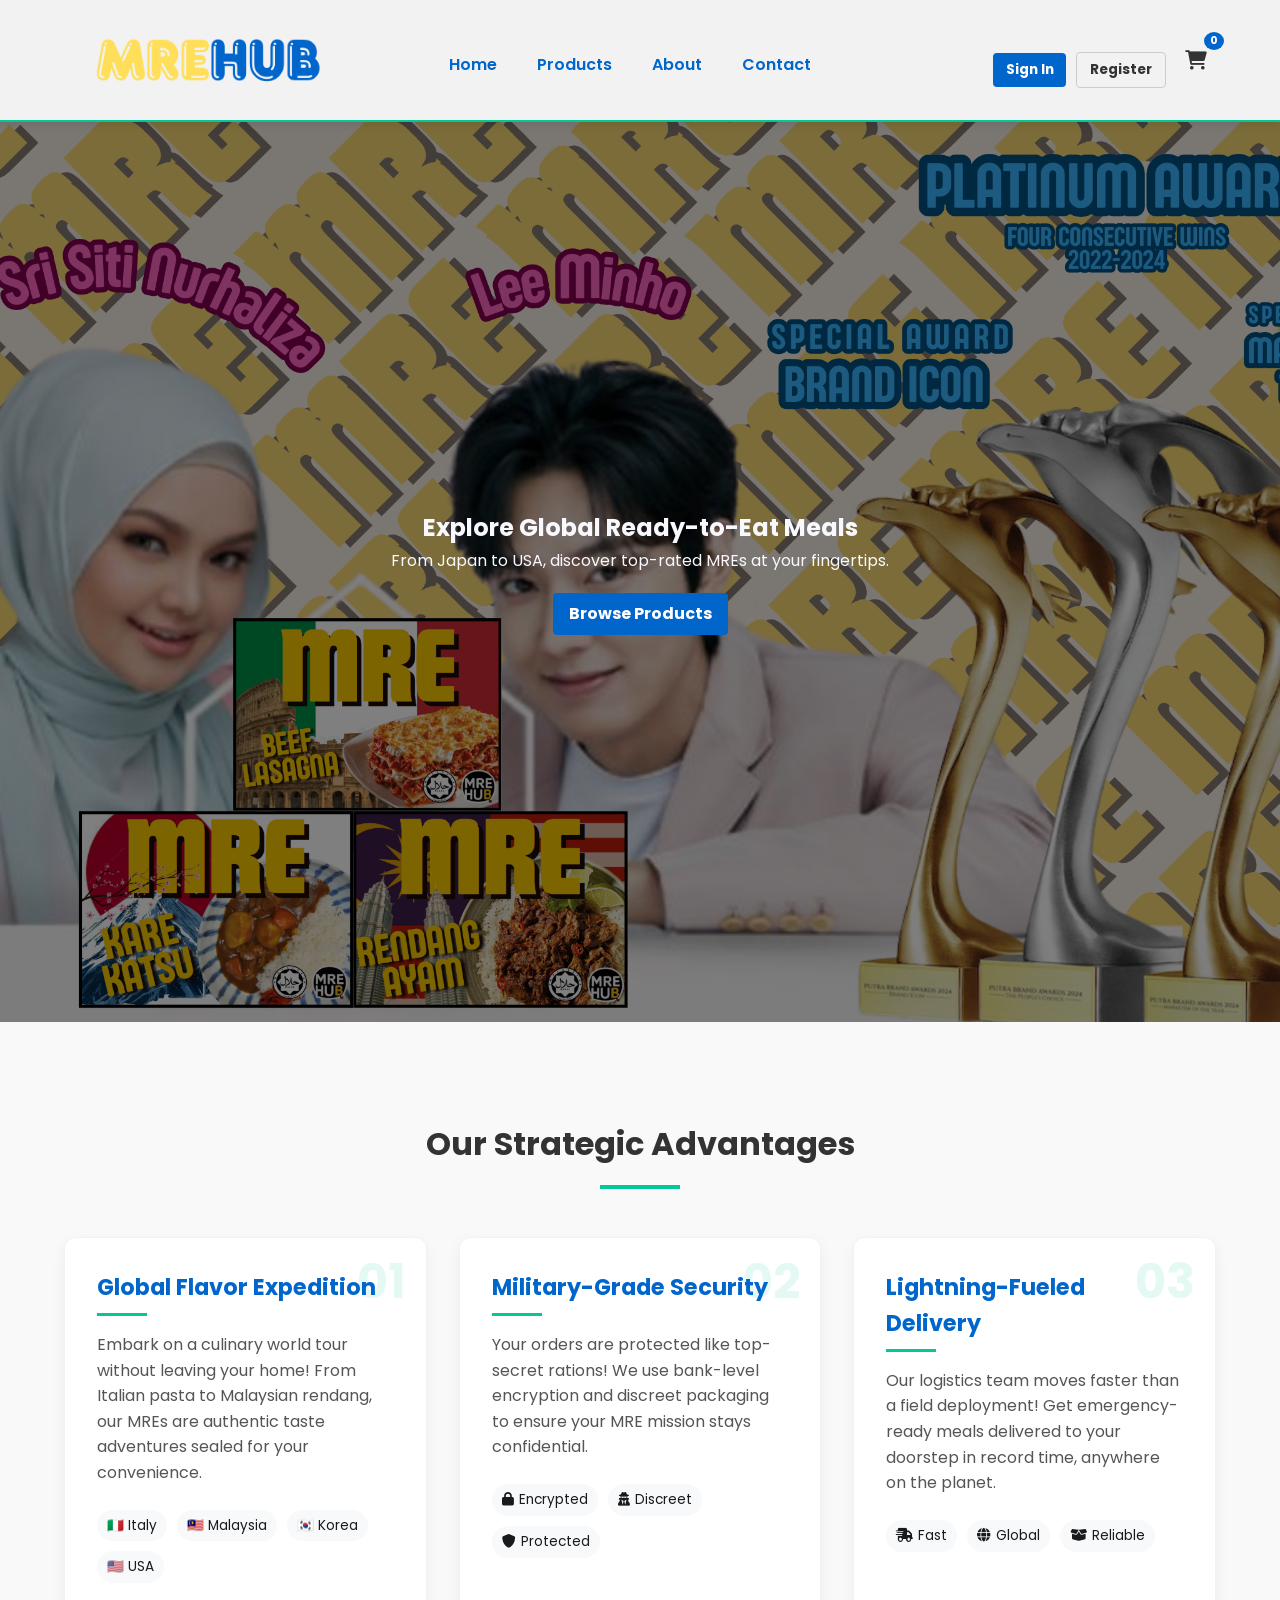
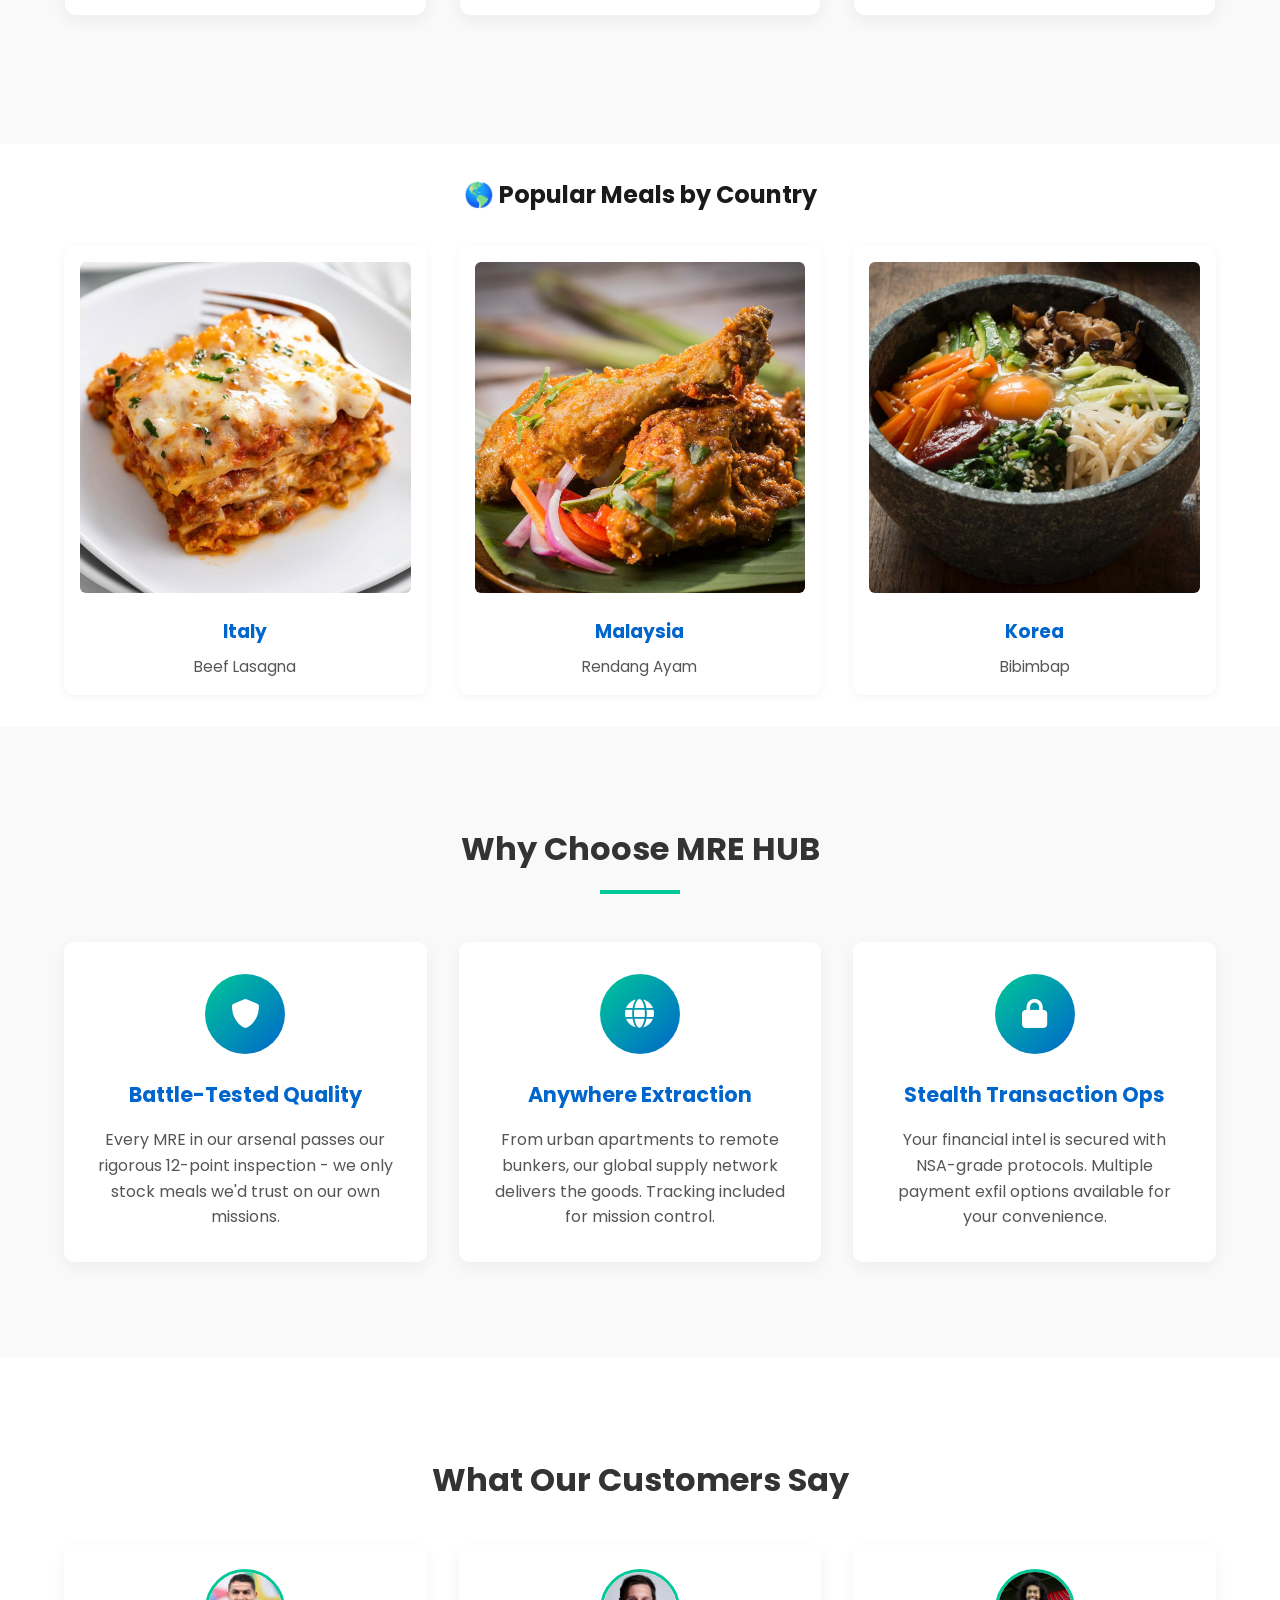
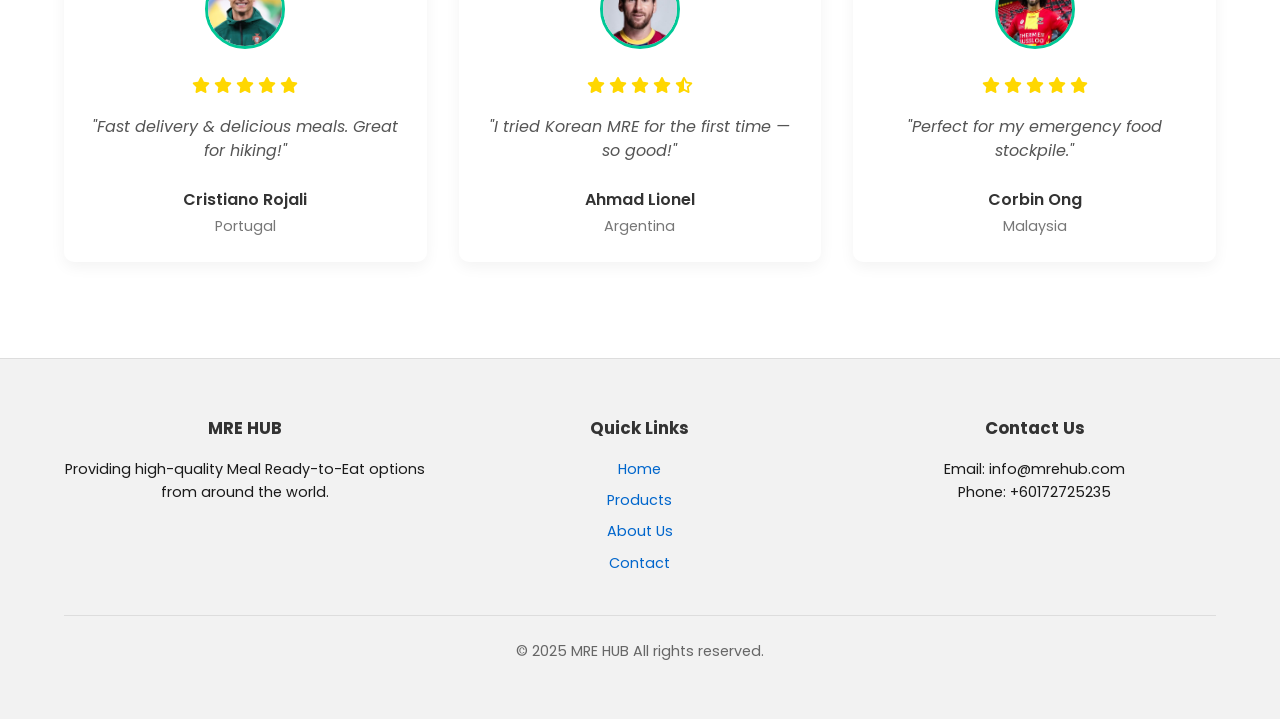
==== index.html @ 96886c37 "Move files to root for deployment" ====
<!DOCTYPE html>
<html lang="en">
<head>
  <meta charset="UTF-8" />
  <meta name="viewport" content="width=device-width, initial-scale=1.0" />
  <title>MRE HUB | Home</title>
  <link rel="stylesheet" href="css/style.css" />
  <link href="https://fonts.googleapis.com/css2?family=Poppins:wght@400;600&display=swap" rel="stylesheet">
  <link rel="stylesheet" href="https://cdnjs.cloudflare.com/ajax/libs/font-awesome/6.0.0/css/all.min.css" />
</head>
<body>
<header>
  <div class="container header-container">
    <a href="index.html" class="logo-link">
      <img src="images/MRE HUB Logo (1).png" alt="MRE HUB" class="header-logo">
    </a>
    
    <nav class="header-nav">
      <a href="index.html">Home</a>
      <a href="products.html">Products</a>
      <a href="about.html">About</a>
      <a href="contact.html">Contact</a>
    </nav>

    <div class="auth-links">
      <a href="signin.html" class="button small">Sign In</a>
      <a href="register.html" class="button small outline">Register</a>
      <a href="cart.html" class="cart-icon">
        <i class="fas fa-shopping-cart"></i>
        <span class="cart-count">0</span>
      </a>
    </div>
  </div>
</header>


  <section class="hero-bg">
    <div class="container">
      <h2>Explore Global Ready-to-Eat Meals</h2>
      <p>From Japan to USA, discover top-rated MREs at your fingertips.</p>
      <a href="products.html" class="button">Browse Products</a>
    </div>
  </section>

<section class="features">
  <div class="container">
    <h2 class="section-title">Our Strategic Advantages</h2>
    <div class="animated-features">
      <div class="feature-box scroll-reveal">
        <div class="feature-number">01</div>
        <h3>Global Flavor Expedition</h3>
        <p>Embark on a culinary world tour without leaving your home! From Italian pasta to Malaysian rendang, our MREs are authentic taste adventures sealed for your convenience.</p>
        <div class="feature-countries">
          <span>🇮🇹 Italy</span>
          <span>🇲🇾 Malaysia</span>
          <span>🇰🇷 Korea</span>
          <span>🇺🇸 USA</span>
        </div>
      </div>
      
      <div class="feature-box scroll-reveal">
        <div class="feature-number">02</div>
        <h3>Military-Grade Security</h3>
        <p>Your orders are protected like top-secret rations! We use bank-level encryption and discreet packaging to ensure your MRE mission stays confidential.</p>
        <div class="feature-security">
          <span><i class="fas fa-lock"></i> Encrypted</span>
          <span><i class="fas fa-user-secret"></i> Discreet</span>
          <span><i class="fas fa-shield-alt"></i> Protected</span>
        </div>
      </div>
      
      <div class="feature-box scroll-reveal">
        <div class="feature-number">03</div>
        <h3>Lightning-Fueled Delivery</h3>
        <p>Our logistics team moves faster than a field deployment! Get emergency-ready meals delivered to your doorstep in record time, anywhere on the planet.</p>
        <div class="feature-delivery">
          <span><i class="fas fa-shipping-fast"></i> Fast</span>
          <span><i class="fas fa-globe"></i> Global</span>
          <span><i class="fas fa-box-open"></i> Reliable</span>
        </div>
      </div>
    </div>
  </div>
</section>

  <section class="container">
    <h2 style="text-align:center; margin-bottom: 2rem;">🌎 Popular Meals by Country</h2>
    <div class="product-grid">
      <div class="product-card scroll-reveal">
        <img src="images/mre-italy.jpg" alt="Italy MRE">
        <h3>Italy</h3>
        <p>Beef Lasagna</p>
      </div>
      <div class="product-card scroll-reveal">
        <img src="images/mre-malaysia.jpg" alt="Malaysia MRE">
        <h3>Malaysia</h3>
        <p>Rendang Ayam</p>
      </div>
      <div class="product-card scroll-reveal">
        <img src="images/mre-korea.jpg" alt="Korea MRE">
        <h3>Korea</h3>
        <p>Bibimbap</p>
      </div>
    </div>
  </section>

<section class="advantages">
  <div class="container">
    <h2 class="section-title">Why Choose MRE HUB </h2>
    <div class="advantages-grid">
      <div class="advantage-card scroll-reveal">
        <div class="advantage-icon">
          <i class="fas fa-shield-alt"></i>
        </div>
        <h3>Battle-Tested Quality</h3>
        <p>Every MRE in our arsenal passes our rigorous 12-point inspection - we only stock meals we'd trust on our own missions.</p>
      </div>
      
      <div class="advantage-card scroll-reveal">
        <div class="advantage-icon">
          <i class="fas fa-globe"></i>
        </div>
        <h3>Anywhere Extraction</h3>
        <p>From urban apartments to remote bunkers, our global supply network delivers the goods. Tracking included for mission control.</p>
      </div>
      
      <div class="advantage-card scroll-reveal">
        <div class="advantage-icon">
          <i class="fas fa-lock"></i>
        </div>
        <h3>Stealth Transaction Ops</h3>
        <p>Your financial intel is secured with NSA-grade protocols. Multiple payment exfil options available for your convenience.</p>
      </div>
    </div>
  </div>
</section>

<section class="container testimonials">
  <h2>What Our Customers Say</h2>
  <div class="testimonial-grid">
    <div class="testimonial-card scroll-reveal">
      <img src="images/customer1.jpg" alt="Cristiano" class="customer-avatar">
      <div class="testimonial-content">
        <div class="rating">
          <i class="fas fa-star"></i>
          <i class="fas fa-star"></i>
          <i class="fas fa-star"></i>
          <i class="fas fa-star"></i>
          <i class="fas fa-star"></i>
        </div>
        <p class="testimonial-text">"Fast delivery & delicious meals. Great for hiking!"</p>
        <div class="customer-info">
          <p class="customer-name">Cristiano Rojali</p>
          <p class="customer-location">Portugal</p>
        </div>
      </div>
    </div>
    
    <div class="testimonial-card scroll-reveal">
      <img src="images/customer2.jpg" alt="Ahmad" class="customer-avatar">
      <div class="testimonial-content">
        <div class="rating">
          <i class="fas fa-star"></i>
          <i class="fas fa-star"></i>
          <i class="fas fa-star"></i>
          <i class="fas fa-star"></i>
          <i class="fas fa-star-half-alt"></i>
        </div>
        <p class="testimonial-text">"I tried Korean MRE for the first time — so good!"</p>
        <div class="customer-info">
          <p class="customer-name">Ahmad Lionel</p>
          <p class="customer-location">Argentina</p>
        </div>
      </div>
    </div>
    
    <div class="testimonial-card scroll-reveal">
      <img src="images/customer3.jpg" alt="Corbin" class="customer-avatar">
      <div class="testimonial-content">
        <div class="rating">
          <i class="fas fa-star"></i>
          <i class="fas fa-star"></i>
          <i class="fas fa-star"></i>
          <i class="fas fa-star"></i>
          <i class="fas fa-star"></i>
        </div>
        <p class="testimonial-text">"Perfect for my emergency food stockpile."</p>
        <div class="customer-info">
          <p class="customer-name">Corbin Ong</p>
          <p class="customer-location">Malaysia</p>
        </div>
      </div>
    </div>
  </div>
</section>


  <footer>
    <div class="container">
      <div class="footer-content">
        <div class="footer-section">
          <h3>MRE HUB</h3>
          <p>Providing high-quality Meal Ready-to-Eat options from around the world.</p>
        </div>
        <div class="footer-section">
          <h3>Quick Links</h3>
          <ul>
            <li><a href="index.html">Home</a></li>
            <li><a href="products.html">Products</a></li>
            <li><a href="about.html">About Us</a></li>
            <li><a href="contact.html">Contact</a></li>
          </ul>
        </div>
        <div class="footer-section">
          <h3>Contact Us</h3>
          <p>Email: info@mrehub.com</p>
          <p>Phone: +60172725235</p>
        </div>
      </div>
      <p class="copyright">&copy; 2025 MRE HUB All rights reserved.</p>
    </div>
  </footer>

  <!-- Back to Top Button -->
  <a href="#" class="back-to-top"><i class="fas fa-arrow-up"></i></a>

  <script>
    // Show scroll to top button
    const topBtn = document.querySelector('.back-to-top');
    window.onscroll = function () {
      topBtn.style.display = window.scrollY > 200 ? 'block' : 'none';
    };

    // Smooth scroll to top
    topBtn.addEventListener('click', (e) => {
      e.preventDefault();
      window.scrollTo({
        top: 0,
        behavior: 'smooth'
      });
    });

  // Update cart count from localStorage
  function updateCartCount() {
    const cart = JSON.parse(localStorage.getItem('cart')) || [];
    const totalItems = cart.reduce((sum, item) => sum + item.quantity, 0);
    const cartCount = document.querySelector('.cart-count');
    if (cartCount) cartCount.textContent = totalItems;
  }

  // Add to cart event
  document.querySelectorAll('.add-to-cart').forEach(button => {
    button.addEventListener('click', () => {
      const productName = button.getAttribute('data-name');
      const productPrice = parseFloat(button.getAttribute('data-price')); 
      const productCard = button.closest('.product-card');
      const productImage = productCard.querySelector('img').getAttribute('src');
      const productDesc = productCard.querySelector('p').textContent;

      let cart = JSON.parse(localStorage.getItem('cart')) || [];

      const existingProduct = cart.find(item => item.name === productName);
      if (existingProduct) {
        existingProduct.quantity += 1;
      } else {
        cart.push({
          name: productName,
          image: productImage,
          description: productDesc,
          price: productPrice, 
          quantity: 1
        });
      }

      localStorage.setItem('cart', JSON.stringify(cart));
      updateCartCount();
      alert(`${productName} added to cart!`);
    });
  });

  updateCartCount();
  </script><script src="js/auth.js"></script>
</body>
</html>
---- css/style.css ----
/* Import Google Font */
@import url('https://fonts.googleapis.com/css2?family=Poppins:wght@400;600&display=swap');

/* Reset + Base */
* {
  margin: 0;
  padding: 0;
  box-sizing: border-box;
}
body {
  background-color: #ffffff;
  color: #1a1a1a;
  font-family: 'Poppins', sans-serif;
  line-height: 1.6;
}
a {
  color: #0066cc;
  text-decoration: none;
  transition: color 0.3s ease;
}

/* Container */
.container {
  width: 90%;
  max-width: 1200px;
  margin: auto;
  padding: 2rem 0;
}

/* Header */
header {
  background-color: #f2f2f2;
  border-bottom: 2px solid #00c896;
}
header h1 {
  color: #fbc80b;
  font-size: 2rem;
}
header h1 span {
  color: #707070;
}
header nav {
  margin-top: 10px;
}
header nav a {
  margin-right: 20px;
  font-weight: 600;
}
header nav a:hover {
  color: #00c896;
}

/* Hero Section */
.hero {
  background: linear-gradient(145deg, #ffffff, #f9f9f9);
  padding: 4rem 0;
  text-align: center;
  animation: fadeIn 1s ease-in-out;
}
.hero h2 {
  font-size: 2.5rem;
  margin-bottom: 1rem;
}
.hero p {
  font-size: 1.2rem;
  margin-bottom: 2rem;
}
.button {
  display: inline-block;
  padding: 12px 24px;
  background-color: #0066cc;
  color: #ffffff;
  border-radius: 5px;
  margin-top: 20px;
  font-weight: bold;
  transition: background 0.3s ease, transform 0.2s ease;
}
.button:hover {
  background-color: #004c99;
  transform: scale(1.05);
}

/* Features Section */
.features {
  background-color: #f9f9f9;
  padding: 4rem 0;
}
.feature-box {
  margin-bottom: 2rem;
}
.feature-box h3 {
  font-size: 1.5rem;
  color: #0066cc;
}
.feature-box p {
  color: #444;
}

/* Animated Features */
.animated-features {
  display: grid;
  grid-template-columns: repeat(auto-fit, minmax(300px, 1fr));
  gap: 2rem;
  margin-top: 3rem;
}

.feature-box {
  background: white;
  border-radius: 12px;
  padding: 2rem;
  box-shadow: 0 5px 15px rgba(0,0,0,0.05);
  transition: all 0.3s ease;
  position: relative;
  overflow: hidden;
  border: 1px solid rgba(0,0,0,0.05);
}

.feature-box:hover {
  transform: translateY(-10px);
  box-shadow: 0 15px 30px rgba(0, 102, 204, 0.15);
  border-color: rgba(0, 200, 150, 0.2);
}

.feature-number {
  position: absolute;
  top: 20px;
  right: 20px;
  font-size: 3rem;
  font-weight: bold;
  color: rgba(0, 200, 150, 0.1);
  line-height: 1;
}

.feature-box h3 {
  font-size: 1.4rem;
  margin-bottom: 1rem;
  color: #0066cc;
  position: relative;
  padding-bottom: 10px;
}

.feature-box h3::after {
  content: '';
  position: absolute;
  bottom: 0;
  left: 0;
  width: 50px;
  height: 3px;
  background: #00c896;
}

.feature-box p {
  color: #555;
  margin-bottom: 1.5rem;
  line-height: 1.6;
}

.feature-countries,
.feature-security,
.feature-delivery {
  display: flex;
  flex-wrap: wrap;
  gap: 10px;
  margin-top: 1.5rem;
}

.feature-countries span,
.feature-security span,
.feature-delivery span {
  background: #f8f9fa;
  padding: 5px 10px;
  border-radius: 20px;
  font-size: 0.85rem;
  display: inline-flex;
  align-items: center;
  gap: 5px;
}

.feature-box:hover .feature-number {
  color: rgba(0, 200, 150, 0.2);
  transform: scale(1.1);
}

.feature-box:hover h3::after {
  width: 70px;
  transition: width 0.5s ease;
}



/* Product Grid */
.product-grid {
  display: grid;
  grid-template-columns: repeat(auto-fit, minmax(250px, 1fr));
  gap: 2rem;
}
.product-card {
  background-color: #ffffff;
  padding: 1rem;
  border-radius: 10px;
  box-shadow: 0 2px 8px rgba(0,0,0,0.05);
  text-align: center;
  transition: transform 0.3s ease, box-shadow 0.3s ease;
}
.product-card:hover {
  transform: translateY(-8px);
  box-shadow: 0 8px 20px rgba(0, 102, 204, 0.2);
}
.product-card img {
  width: 100%;
  height: auto;
  border-radius: 6px;
  transition: transform 0.3s ease;
}
.product-card img:hover {
  transform: scale(1.03);
}
.product-card h3 {
  margin: 1rem 0 0.5rem;
  color: #0066cc;
}
.product-card p {
  font-size: 0.95rem;
  color: #555;
}

/* Form Styling */
form {
  display: flex;
  flex-direction: column;
}
form input, form textarea {
  padding: 10px;
  margin: 10px 0;
  border: 1px solid #ccc;
  border-radius: 4px;
  font-family: inherit;
}
form button {
  width: fit-content;
  padding: 10px 20px;
  background-color: #00c896;
  border: none;
  border-radius: 4px;
  font-weight: bold;
  color: #fff;
  cursor: pointer;
  transition: background 0.3s ease, transform 0.2s ease;
}
form button:hover {
  background-color: #009f77;
  transform: scale(1.05);
}

/* Footer */
footer {
  background-color: #f2f2f2;
  text-align: center;
  padding: 1.5rem 0;
  font-size: 0.9rem;
  border-top: 1px solid #ddd;
}

/* Animations */
@keyframes fadeIn {
  0% {
    opacity: 0;
    transform: translateY(30px);
  }
  100% {
    opacity: 1;
    transform: translateY(0);
  }
}
/* Page Load Transition */
body {
  opacity: 0;
  animation: bodyFade 0.6s ease forwards;
}

@keyframes bodyFade {
  from {
    opacity: 0;
    transform: translateY(10px);
  }
  to {
    opacity: 1;
    transform: translateY(0);
  }
}
/* Back to Top Button */
.back-to-top {
  position: fixed;
  bottom: 30px;
  right: 30px;
  background-color: #0066cc;
  color: #fff;
  padding: 12px 16px;
  border-radius: 50%;
  text-decoration: none;
  font-weight: bold;
  font-size: 18px;
  box-shadow: 0 4px 10px rgba(0,0,0,0.15);
  transition: background 0.3s ease;
  display: none;
  z-index: 999;
}
.back-to-top:hover {
  background-color: #004c99;
}

/* Scroll Reveal Animation */
.scroll-reveal {
  opacity: 0;
  transform: translateY(30px);
  animation: slideUp 0.8s ease forwards;
  animation-delay: 0.2s;
}
@keyframes slideUp {
  to {
    opacity: 1;
    transform: translateY(0);
  }
}
/* Responsive Navigation */
header nav {
  display: flex;
  flex-wrap: wrap;
  justify-content: center;
  gap: 10px;
}
@media (max-width: 600px) {
  header nav {
    flex-direction: column;
    align-items: center;
    gap: 8px;
  }

  header h1 {
    text-align: center;
    font-size: 1.5rem;
  }

  .button {
    font-size: 0.95rem;
    padding: 10px 20px;
  }
}

.hero-bg {
  position: relative;
  background-image: url("../images/mreambassador.png");
  background-size: cover;
  background-position: center;
  height: 100vh;
  color: ghostwhite;
  display: flex;
  align-items: center;
  justify-content: center;
  text-align: center;
  z-index: 1;
}

.hero-bg::after {
  content: "";
  position: absolute;
  top: 0; left: 0;
  width: 100%;
  height: 100%;
  background: rgba(0, 0, 0, 0.5); /* black overlay 50% */
  z-index: 0;
}

.hero-bg .container {
  position: relative;
  z-index: 2;
  padding: 0 20px;
}
.button.small {
  font-size: 0.85rem;
  padding: 6px 12px;
}

.button.small.outline {
  background-color: transparent;
  color: #333;
  border: 1px solid #ccc;
}

.button.small:hover,
.button.small.outline:hover {
  background-color: #333;
  color: white;
  border-color: #333;
}
.form-box {
  max-width: 400px;
  margin: auto;
  display: flex;
  flex-direction: column;
  gap: 10px;
  background: #fff;
  padding: 20px;
  border-radius: 10px;
  box-shadow: 0 5px 10px rgba(0,0,0,0.1);
}

input[type="text"],
input[type="email"],
input[type="password"] {
  padding: 10px;
  border: 1px solid #ccc;
  border-radius: 6px;
}
.cart-icon {
  color: #333;
  font-size: 22px;
  text-decoration: none;
  transition: color 0.3s ease;
}

.cart-icon:hover {
  color: #ff6600;
}
.cart-icon::after {
  content: attr(data-count);
  position: absolute;
  top: -8px;
  right: -10px;
  background: red;
  color: white;
  font-size: 10px;
  padding: 2px 5px;
  border-radius: 50%;
  display: none; /* can be toggled with JS */
}
.cart-icon {
  position: relative;
  color: #333;
  font-size: 22px;
  text-decoration: none;
}

.cart-icon:hover {
  color: #ff6600;
}

.cart-count {
  position: absolute;
  top: -8px;
  right: -10px;
  background-color: red;
  color: white;
  font-size: 12px;
  font-weight: bold;
  padding: 2px 6px;
  border-radius: 50%;
}
form input, form button {
  font-family: 'Poppins', sans-serif;
  padding: 12px 15px;
  font-size: 16px;
  border: 1px solid #ddd;
  border-radius: 8px;
  width: 100%;
}

form input:focus {
  border-color: #0077cc;
  outline: none;
}

form button {
  background-color: #0077cc;
  color: white;
  cursor: pointer;
  font-weight: 600;
  transition: background-color 0.3s;
}

form button:hover {
  background-color: #005fa3;
}
/* Styling untuk borang checkout */
.checkout-form input,
.checkout-form textarea {
  padding: 12px 15px;
  font-size: 16px;
  border: 1px solid #ccc;
  border-radius: 8px;
  outline: none;
  transition: 0.3s;
  background-color: #f9f9f9;
  font-family: inherit;
}

.checkout-form input:focus,
.checkout-form textarea:focus {
  border-color: #007bff;
  background-color: #fff;
  box-shadow: 0 0 5px rgba(0, 123, 255, 0.3);
  font-family: inherit;
}

.checkout-form textarea {
  resize: vertical;
  font-family: inherit;
}

.checkout-form {
  background-color: #ffffff;
  padding: 25px;
  border-radius: 12px;
  box-shadow: 0 4px 20px rgba(0,0,0,0.1);
  max-width: 500px;
  margin: 40px auto 20px auto;
  display: flex;
  flex-direction: column;
  gap: 20px;
}
.customer-photo {
  width: 60px;
  height: 60px;
  object-fit: cover;
  border-radius: 50%;
  margin-bottom: 10px;
  display: block;
  margin-left: auto;
  margin-right: auto;
}

/* ✅ Top Pop-up notification styling */
/* Updated Popup Notification - Positioned relative to header */
.popup-notification {
  position: absolute;
  top: 50%; /* Center vertically within header */
  right: 30px; /* Position from the right edge */
  transform: translateY(-50%) translateX(20px); /* Adjust for smooth animation */
  background-color: #28a745;
  color: white;
  padding: 8px 16px;
  border-radius: 4px;
  box-shadow: 0 2px 8px rgba(0,0,0,0.15);
  opacity: 0;
  visibility: hidden;
  transition: all 0.4s ease;
  z-index: 1000;
  font-size: 14px;
  max-width: 300px;
  text-align: center;
  display: flex;
  align-items: center;
  gap: 8px;
}

.popup-notification.show {
  opacity: 1;
  visibility: visible;
  transform: translateY(-50%) translateX(0);
}

.checkout-list {
  display: flex;
  flex-direction: column;
  gap: 20px;
  margin-top: 20px;
}

.checkout-list .product-card {
  display: flex;
  align-items: center;
  gap: 20px;
  border: 1px solid #ddd;
  padding: 15px;
  border-radius: 8px;
  background-color: #fff;
}

.checkout-list .product-card img {
  width: 100px;
  height: auto;
  border-radius: 4px;
}

.checkout-list .product-card h4 {
  margin: 0;
  font-size: 18px;
}

.checkout-list .product-card p {
  margin: 4px 0;
  font-size: 14px;
}


.product-price {
  font-weight: bold;
  color: #000000;
  font-size: 1rem;
}



/* Contact Page Styles */
.contact-hero {
    background: linear-gradient(rgba(0, 0, 0, 0.5), rgba(0, 0, 0, 0.5)), url('assets/images/hero-bg.jpg');
    background-size: cover;
    background-position: center;
    background-attachment: fixed;
    color: white;
    padding: 8rem 0;
    text-align: center;
    position: relative;
    overflow: hidden;
}

.contact-hero:before {
    content: '';
    position: absolute;
    top: 0;
    left: 0;
    width: 100%;
    height: 100%;
    background: linear-gradient(135deg, rgba(0,0,0,0.7) 0%, rgba(0,0,0,0.3) 100%);
}

.contact-hero .container {
    position: relative;
    z-index: 1;
    animation: fadeIn 1s ease-out;
}

.contact-hero h1 {
    font-size: 2.5rem;
    margin-bottom: 1rem;
    font-weight: 700;
    text-shadow: 0 2px 4px rgba(0,0,0,0.3);
}

.contact-hero p {
    font-size: 1.25rem;
    margin-bottom: 2rem;
    max-width: 600px;
    margin-left: auto;
    margin-right: auto;
    text-shadow: 0 1px 2px rgba(0,0,0,0.3);
}

/* Responsive Adjustments */
@media (max-width: 768px) {
    .contact-hero {
        padding: 6rem 0;
        background-attachment: scroll;
    }
    
    .contact-hero h1 {
        font-size: 2rem;
    }
    
    .contact-hero p {
        font-size: 1rem;
    }
}

.contact-content {
    padding: 4rem 0;
}

.contact-grid {
    display: grid;
    grid-template-columns: 1fr 1fr;
    gap: 3rem;
    margin-bottom: 4rem;
}

.contact-info h2 {
    font-size: 2rem;
    margin-bottom: 1.5rem;
    color: var(--primary-dark);
}

.info-item {
    display: flex;
    gap: 1.5rem;
    margin-bottom: 2rem;
}

.info-icon {
    width: 50px;
    height: 50px;
    background-color: var(--primary-light);
    border-radius: 50%;
    display: flex;
    align-items: center;
    justify-content: center;
    color: white;
    font-size: 1.25rem;
    flex-shrink: 0;
}

.info-text h3 {
    margin-bottom: 0.5rem;
    color: var(--primary-dark);
}

.contact-form {
    background-color: white;
    padding: 2rem;
    border-radius: var(--radius);
    box-shadow: var(--shadow);
}

.contact-form h2 {
    font-size: 2rem;
    margin-bottom: 1.5rem;
    color: var(--primary-dark);
}

.form-group {
    margin-bottom: 1.5rem;
}

.form-group label {
    display: block;
    margin-bottom: 0.5rem;
    font-weight: 500;
}

.form-group input,
.form-group textarea,
.form-group select {
    width: 100%;
    padding: 0.75rem 1rem;
    border: 1px solid var(--border-color);
    border-radius: var(--radius-sm);
    font-size: 1rem;
    transition: all 0.3s ease;
}

.form-group input:focus,
.form-group textarea:focus,
.form-group select:focus {
    outline: none;
    border-color: var(--primary-color);
    box-shadow: 0 0 0 3px rgba(37, 99, 235, 0.1);
}

.form-group textarea {
    min-height: 150px;
    resize: vertical;
}

.map-container {
    height: 400px;
    border-radius: var(--radius);
    overflow: hidden;
    box-shadow: var(--shadow);
}

.map-container iframe {
    width: 100%;
    height: 100%;
    border: none;
}

.faq {
    padding: 4rem 0;
    background-color: var(--bg-light);
}

.faq h2 {
    text-align: center;
    font-size: 2rem;
    margin-bottom: 2rem;
    color: var(--primary-dark);
}

.faq-grid {
    display: grid;
    grid-template-columns: 1fr;
    gap: 1rem;
}

.faq-item {
    background-color: white;
    border-radius: var(--radius);
    overflow: hidden;
    box-shadow: var(--shadow);
}

.faq-question {
    width: 100%;
    padding: 1.5rem;
    text-align: left;
    background-color: white;
    border: none;
    font-size: 1rem;
    font-weight: 600;
    display: flex;
    justify-content: space-between;
    align-items: center;
    cursor: pointer;
    transition: all 0.3s ease;
}

.faq-question:hover {
    background-color: var(--bg-light);
}

.faq-question i {
    transition: transform 0.3s ease;
}

.faq-question.active i {
    transform: rotate(180deg);
}

.faq-answer {
    padding: 0 1.5rem;
    max-height: 0;
    overflow: hidden;
    transition: all 0.3s ease;
}

.faq-answer p {
    padding-bottom: 1.5rem;
}

/* Product Detail Page Styles */
.product-detail-container {
  margin: 2rem 0;
}

.product-detail-grid {
  display: grid;
  grid-template-columns: 1fr 1fr;
  gap: 3rem;
  margin-bottom: 4rem;
}

.product-image {
  position: relative;
  background: #f9f9f9;
  border-radius: 12px;
  overflow: hidden;
  height: 400px;
  display: flex;
  align-items: center;
  justify-content: center;
  box-shadow: 0 4px 20px rgba(0,0,0,0.1);
}

.product-image img {
  max-width: 100%;
  max-height: 100%;
  object-fit: contain;
  transition: transform 0.3s ease;
}

.product-image:hover img {
  transform: scale(1.03);
}

.product-badge {
  position: absolute;
  top: 15px;
  right: 15px;
  background-color: #ffc107;
  color: #333;
  padding: 5px 10px;
  border-radius: 20px;
  font-weight: bold;
  display: flex;
  align-items: center;
  gap: 5px;
}

.product-info h1 {
  font-size: 2.2rem;
  color: #333;
  margin-bottom: 1rem;
}

.product-meta {
  display: flex;
  gap: 20px;
  margin-bottom: 1.5rem;
  align-items: center;
}

.price {
  font-size: 1.8rem;
  font-weight: bold;
  color: #0066cc;
}

.calories, .weight {
  display: flex;
  align-items: center;
  gap: 5px;
  color: #666;
}

.description {
  margin-bottom: 2rem;
  color: #555;
  line-height: 1.7;
}

.includes h3 {
  margin-bottom: 1rem;
  font-size: 1.2rem;
}

.includes ul {
  list-style: none;
  margin-bottom: 2rem;
}

.includes li {
  margin-bottom: 8px;
  display: flex;
  align-items: center;
  gap: 8px;
}

.includes li i {
  color: #00c896;
}

.add-to-cart {
  background-color: #0066cc;
  color: white;
  border: none;
  padding: 12px 24px;
  border-radius: 6px;
  font-size: 1.1rem;
  font-weight: 600;
  cursor: pointer;
  transition: all 0.3s ease;
  display: flex;
  align-items: center;
  gap: 10px;
  margin-bottom: 2rem;
}

.add-to-cart:hover {
  background-color: #004c99;
  transform: translateY(-2px);
  box-shadow: 0 4px 12px rgba(0, 102, 204, 0.3);
}

.add-to-cart.small {
  padding: 8px 16px;
  font-size: 0.9rem;
  margin: 0 auto;
}

.product-features {
  display: grid;
  grid-template-columns: repeat(3, 1fr);
  gap: 15px;
  border-top: 1px solid #eee;
  padding-top: 1.5rem;
}

.feature {
  display: flex;
  flex-direction: column;
  align-items: center;
  text-align: center;
  gap: 8px;
  color: #555;
}

.feature i {
  font-size: 1.5rem;
  color: #00c896;
}

/* Related Products */
.related-products {
  margin-top: 4rem;
  padding-top: 3rem;
  border-top: 1px solid #eee;
}

.related-products h2 {
  text-align: center;
  margin-bottom: 2rem;
  font-size: 1.8rem;
  color: #333;
}

.rating {
  color: #ffc107;
  margin: 8px 0;
}

/* Footer */
.footer-content {
  display: grid;
  grid-template-columns: repeat(auto-fit, minmax(250px, 1fr));
  gap: 2rem;
  margin-bottom: 2rem;
}

.footer-section h3 {
  margin-bottom: 1rem;
  color: #333;
}

.footer-section ul {
  list-style: none;
}

.footer-section ul li {
  margin-bottom: 8px;
}

.footer-section ul li a:hover {
  color: #00c896;
}

.copyright {
  text-align: center;
  padding-top: 1.5rem;
  border-top: 1px solid #ddd;
  color: #666;
}

/* Cart Icon Animation */
.cart-icon.animate {
  animation: bounce 0.5s;
}

@keyframes bounce {
  0%, 100% { transform: translateY(0); }
  50% { transform: translateY(-5px); }
}

/* Responsive Styles */
@media (max-width: 768px) {
  .product-detail-grid {
    grid-template-columns: 1fr;
  }
  
  .product-image {
    height: 300px;
  }
  
  .product-info h1 {
    font-size: 1.8rem;
  }
  
  .product-meta {
    flex-wrap: wrap;
    gap: 10px;
  }
  
  .price {
    font-size: 1.5rem;
  }
}

/* Flip Product Cards */
.page-title {
  text-align: center;
  margin-bottom: 2rem;
  color: #333;
  font-size: 2.2rem;
}

.flip-product-grid {
  display: grid;
  grid-template-columns: repeat(auto-fill, minmax(280px, 1fr));
  gap: 2rem;
  padding: 1rem;
}

.flip-card {
  background-color: transparent;
  perspective: 1000px;
  height: 350px;
}

.flip-card-inner {
  position: relative;
  width: 100%;
  height: 100%;
  transition: transform 0.6s;
  transform-style: preserve-3d;
  box-shadow: 0 4px 15px rgba(0,0,0,0.1);
  border-radius: 10px;
}

.flip-card:hover .flip-card-inner {
  transform: rotateY(180deg);
}

.flip-card-front, .flip-card-back {
  position: absolute;
  width: 100%;
  height: 100%;
  backface-visibility: hidden;
  border-radius: 10px;
  overflow: hidden;
}

.flip-card-front {
  background-color: #f9f9f9;
  display: flex;
  align-items: center;
  justify-content: center;
}

.flip-card-front img {
  width: auto;
  height: auto;
  max-width: 90%;
  max-height: 90%;
  object-fit: contain;
}

.flip-card-back {
  background-color: white;
  padding: 20px;
  transform: rotateY(180deg);
  display: flex;
  flex-direction: column;
  justify-content: center;
  text-align: center;
}

.flip-card-back h3 {
  margin-bottom: 10px;
  color: #333;
  font-size: 1.2rem;
}

.flip-card-back .price {
  font-size: 1.4rem;
  font-weight: bold;
  color: #0066cc;
  margin-bottom: 10px;
}

.flip-card-back .rating {
  color: #ffc107;
  margin-bottom: 10px;
}

.flip-card-back .calories {
  color: #666;
  margin-bottom: 15px;
  display: flex;
  align-items: center;
  justify-content: center;
  gap: 5px;
}

.flip-card-back .add-to-cart {
  background-color: #0066cc;
  color: white;
  border: none;
  padding: 10px 20px;
  border-radius: 5px;
  font-size: 1rem;
  cursor: pointer;
  transition: all 0.3s ease;
  display: flex;
  align-items: center;
  justify-content: center;
  gap: 8px;
  margin-bottom: 15px;
  width: 100%;
}

.flip-card-back .add-to-cart:hover {
  background-color: #004c99;
}

.flip-card-back .view-details {
  color: #0066cc;
  text-decoration: none;
  font-size: 0.9rem;
  transition: color 0.3s ease;
}

.flip-card-back .view-details:hover {
  color: #00c896;
  text-decoration: underline;
}

/* Responsive adjustments */
@media (max-width: 768px) {
  .flip-product-grid {
    grid-template-columns: repeat(auto-fill, minmax(240px, 1fr));
  }
  
  .flip-card {
    height: 320px;
  }
}

@media (max-width: 480px) {
  .flip-product-grid {
    grid-template-columns: 1fr;
  }
}

/* Checkout Grid Layout */
.checkout-grid {
  display: grid;
  grid-template-columns: 1fr 1fr;
  gap: 2rem;
  margin-top: 2rem;
}

.order-summary {
  background: #f9f9f9;
  padding: 1.5rem;
  border-radius: 10px;
}

.checkout-items {
  max-height: 400px;
  overflow-y: auto;
  margin: 1rem 0;
}

.checkout-item {
  display: flex;
  align-items: center;
  padding: 1rem;
  border-bottom: 1px solid #eee;
}

.checkout-item img {
  width: 60px;
  height: 60px;
  object-fit: cover;
  border-radius: 5px;
  margin-right: 1rem;
}

.checkout-total {
  font-weight: bold;
  font-size: 1.2rem;
  padding: 1rem;
  text-align: right;
  border-top: 2px solid #00c896;
}

@media (max-width: 768px) {
  .checkout-grid { grid-template-columns: 1fr; }
}


/* Checkout Page Styles */
.checkout-container {
  padding: 2rem 0;
}

.checkout-grid {
  display: grid;
  grid-template-columns: 1.5fr 1fr;
  gap: 2rem;
}

.checkout-form-section {
  background: white;
  padding: 1.5rem;
  border-radius: 10px;
  box-shadow: 0 2px 10px rgba(0,0,0,0.05);
}

.form-section {
  margin-bottom: 2rem;
  padding-bottom: 1.5rem;
  border-bottom: 1px solid #eee;
}

.form-section:last-child {
  border-bottom: none;
  margin-bottom: 0;
  padding-bottom: 0;
}

.form-section h3 {
  color: #0066cc;
  margin-bottom: 1.5rem;
  display: flex;
  align-items: center;
  gap: 10px;
}

.form-section h3 i {
  color: #00c896;
}

.form-group {
  margin-bottom: 1rem;
}

.form-group label {
  display: block;
  margin-bottom: 0.5rem;
  font-weight: 500;
  color: #555;
}

.form-group input,
.form-group textarea,
.form-group select {
  width: 100%;
  padding: 10px 12px;
  border: 1px solid #ddd;
  border-radius: 6px;
  font-family: 'Poppins', sans-serif;
  font-size: 15px;
  transition: all 0.3s;
}

.form-group input:focus,
.form-group textarea:focus,
.form-group select:focus {
  border-color: #0066cc;
  outline: none;
  box-shadow: 0 0 0 3px rgba(0, 102, 204, 0.1);
}

.form-group textarea {
  min-height: 100px;
  resize: vertical;
}

.form-row {
  display: grid;
  grid-template-columns: 1fr 1fr;
  gap: 1rem;
}

/* Shipping Options */
.shipping-options {
  display: flex;
  flex-direction: column;
  gap: 10px;
}

.shipping-option {
  display: flex;
  align-items: center;
  padding: 12px 15px;
  border: 1px solid #ddd;
  border-radius: 6px;
  cursor: pointer;
  transition: all 0.3s;
}

.shipping-option:hover {
  border-color: #0066cc;
}

.shipping-option input {
  margin-right: 15px;
}

.option-content {
  flex: 1;
  display: flex;
  justify-content: space-between;
  align-items: center;
}

.option-title {
  font-weight: 500;
}

.option-details {
  color: #666;
  font-size: 0.9rem;
}

.option-price {
  font-weight: bold;
  color: #0066cc;
}

/* Payment Methods */
.payment-tabs {
  display: flex;
  border-bottom: 1px solid #ddd;
  margin-bottom: 1rem;
}

.payment-tab {
  padding: 10px 15px;
  background: none;
  border: none;
  border-bottom: 3px solid transparent;
  font-family: 'Poppins', sans-serif;
  font-weight: 500;
  cursor: pointer;
  color: #666;
  transition: all 0.3s;
}

.payment-tab.active {
  color: #0066cc;
  border-bottom-color: #0066cc;
}

.payment-content {
  display: none;
}

.payment-content.active {
  display: block;
}

/* Bank Options */
.bank-list {
  display: grid;
  grid-template-columns: repeat(2, 1fr);
  gap: 10px;
}

.bank-option {
  display: flex;
  align-items: center;
  padding: 10px;
  border: 1px solid #ddd;
  border-radius: 6px;
  cursor: pointer;
  transition: all 0.3s;
}

.bank-option:hover {
  border-color: #0066cc;
}

.bank-option input {
  margin-right: 10px;
}

.bank-option img {
  height: 30px;
  object-fit: contain;
}

/* E-Wallet Options */
.ewallet-options {
  display: grid;
  grid-template-columns: repeat(2, 1fr);
  gap: 10px;
}

.ewallet-option {
  display: flex;
  align-items: center;
  padding: 10px;
  border: 1px solid #ddd;
  border-radius: 6px;
  cursor: pointer;
  transition: all 0.3s;
}

.ewallet-option:hover {
  border-color: #0066cc;
}

.ewallet-option input {
  margin-right: 10px;
}

.ewallet-option img {
  height: 30px;
  object-fit: contain;
}

/* COD Notice */
.cod-notice {
  display: flex;
  align-items: center;
  gap: 15px;
  padding: 15px;
  background-color: #f9f9f9;
  border-radius: 6px;
}

.cod-notice i {
  font-size: 1.5rem;
  color: #00c896;
}

.cod-notice p {
  margin: 0;
  color: #555;
}

/* Order Summary */
.order-summary {
  background: white;
  padding: 1.5rem;
  border-radius: 10px;
  box-shadow: 0 2px 10px rgba(0,0,0,0.05);
  position: sticky;
  top: 20px;
}

.order-summary h3 {
  color: #0066cc;
  margin-bottom: 1.5rem;
  display: flex;
  align-items: center;
  gap: 10px;
}

.order-summary h3 i {
  color: #00c896;
}

.checkout-items {
  max-height: 300px;
  overflow-y: auto;
  margin-bottom: 1.5rem;
  border-bottom: 1px solid #eee;
  padding-bottom: 1.5rem;
}

.checkout-item {
  display: flex;
  align-items: center;
  padding: 10px 0;
  gap: 15px;
}

.checkout-item:not(:last-child) {
  border-bottom: 1px solid #f5f5f5;
}

.checkout-item img {
  width: 60px;
  height: 60px;
  object-fit: cover;
  border-radius: 6px;
}

.item-details {
  flex: 1;
}

.item-details h4 {
  margin: 0;
  font-size: 0.95rem;
  color: #333;
}

.item-details p {
  margin: 5px 0 0;
  font-size: 0.85rem;
  color: #666;
}

.item-total {
  font-weight: 500;
}

.summary-row {
  display: flex;
  justify-content: space-between;
  margin-bottom: 10px;
  padding: 5px 0;
}

.summary-row.total {
  font-weight: bold;
  font-size: 1.1rem;
  border-top: 1px solid #eee;
  padding-top: 15px;
  margin-top: 10px;
}

.terms-agreement {
  margin: 1.5rem 0;
  font-size: 0.85rem;
}

.terms-agreement label {
  display: flex;
  align-items: center;
  gap: 8px;
  cursor: pointer;
}

.terms-agreement a {
  color: #0066cc;
  text-decoration: underline;
}

/* Responsive Adjustments */
@media (max-width: 768px) {
  .checkout-grid {
    grid-template-columns: 1fr;
  }
  
  .form-row {
    grid-template-columns: 1fr;
  }
  
  .bank-list,
  .ewallet-options {
    grid-template-columns: 1fr;
  }
}


/* Make header sticky */
header {
  position: sticky;
  top: 0;
  z-index: 1000;
  width: 100%;
  background-color: #f2f2f2;
  border-bottom: 2px solid #00c896;
  box-shadow: 0 2px 10px rgba(0,0,0,0.1); /* Optional: adds a subtle shadow */
  transition: all 0.3s ease;
}
/* Expiration date styling */
.product-meta .expires,
.product-card .expires {
  display: block;
  margin: 5px 0;
  font-size: 0.9em;
  color: #6c757d;
}

.product-meta .expires i,
.flip-card-back .expires i {
  margin-right: 5px;
  color: #dc3545;
}

.flip-card-back .expires {
  margin: 5px 0;
  font-size: 0.85em;
}

/* Product card expiration styling */
.product-card .expires {
  font-size: 0.8em;
  margin-top: 5px;
  color: #6c757d;
}





/* Responsive adjustments */
@media (max-width: 992px) {
  .logo-container img {
    height: 50px;
  }
  .logo-container h1 {
    font-size: 1.5rem;
  }
}

@media (max-width: 768px) {
  .logo-container img {
    height: 40px;
  }
  .logo-container h1 {
    font-size: 1.3rem;
  }
}

@media (max-width: 576px) {
  .logo-container {
    gap: 10px;
  }
  .logo-container img {
    height: 36px;
  }
  .logo-container h1 {
    font-size: 1.1rem;
  }
}

/* Logo Container */
.logo-container img {
  filter: sepia(0.3) brightness(1.1);  /* Gives logo earthy tone */
}

/* Responsive Adjustments */
@media (max-width: 992px) {
  header nav a {
    margin-right: 15px;
  }
}

@media (max-width: 768px) {
  header {
    padding: 0.5rem 0;
  }
  
  header h1 {
    font-size: 1.5rem;
  }
  
  header nav a {
    margin-right: 10px;
    font-size: 0.9rem;
  }
}

@media (max-width: 576px) {
  header h1 {
    font-size: 1.3rem;
  }
  
  .auth-links {
    gap: 8px;
  }
  
  .button.small {
    padding: 4px 8px;
    font-size: 0.8rem;
  }
}
/* Logo styling */
.header-logo {
  height: 60px; /* Matches your current logo height */
  width: auto;
  transition: all 0.3s ease;
}

.header-logo:hover {
  transform: scale(1.05);
  opacity: 0.9;
}

/* Remove any existing logo container styles */
.logo-container {
  display: none;
}
@media (max-width: 768px) {
  .header-logo {
    height: 50px; /* Slightly smaller on mobile */
  }
}

@media (max-width: 480px) {
  .header-logo {
    height: 40px;
  }
}
.logo-link {
  display: inline-block;
  padding: 5px 0; /* Gives some vertical spacing */
  transition: transform 0.3s ease;
}

.logo-link:hover {
  transform: scale(1.05);
}


/* Testimonials Section */
.testimonials {
  margin: 4rem auto;
  text-align: center;
}

.testimonials h2 {
  font-size: 2rem;
  margin-bottom: 2.5rem;
  color: #333;
}

.testimonial-grid {
  display: grid;
  grid-template-columns: repeat(auto-fit, minmax(300px, 1fr));
  gap: 2rem;
}

.testimonial-card {
  background: white;
  border-radius: 10px;
  padding: 1.5rem;
  box-shadow: 0 5px 15px rgba(0,0,0,0.05);
  transition: transform 0.3s ease;
  display: flex;
  flex-direction: column;
  align-items: center;
}

.testimonial-card:hover {
  transform: translateY(-5px);
}

.customer-avatar {
  width: 80px;
  height: 80px;
  border-radius: 50%;
  object-fit: cover;
  border: 3px solid #00c896;
  margin-bottom: 1rem;
}

.testimonial-content {
  text-align: center;
  width: 100%;
}

.rating {
  color: #FFD700;
  margin-bottom: 1rem;
  font-size: 1rem;
}

.testimonial-text {
  font-style: italic;
  color: #555;
  margin-bottom: 1.5rem;
  line-height: 1.5;
}

.customer-info {
  margin-top: auto;
}

.customer-name {
  font-weight: 600;
  color: #333;
  margin: 0.5rem 0 0 0;
}

.customer-location {
  color: #777;
  font-size: 0.9rem;
  margin: 0.2rem 0 0 0;
}

/* Responsive adjustments */
@media (max-width: 768px) {
  .testimonial-grid {
    grid-template-columns: 1fr;
  }
  
  .testimonial-card {
    padding: 1.5rem 1rem;
  }
  
  .customer-avatar {
    width: 70px;
    height: 70px;
  }
}


/* Advantages Section */
.advantages {
  background-color: #f9f9f9;
  padding: 4rem 0;
}

.section-title {
  text-align: center;
  font-size: 2rem;
  margin-bottom: 3rem;
  color: #333;
  position: relative;
}

.section-title::after {
  content: '';
  display: block;
  width: 80px;
  height: 4px;
  background: #00c896;
  margin: 1rem auto 0;
}

.advantages-grid {
  display: grid;
  grid-template-columns: repeat(auto-fit, minmax(300px, 1fr));
  gap: 2rem;
}

.advantage-card {
  background: white;
  border-radius: 10px;
  padding: 2rem;
  text-align: center;
  transition: all 0.3s ease;
  box-shadow: 0 5px 15px rgba(0,0,0,0.05);
}

.advantage-card:hover {
  transform: translateY(-10px);
  box-shadow: 0 15px 30px rgba(0, 200, 150, 0.1);
}

.advantage-icon {
  width: 80px;
  height: 80px;
  background: linear-gradient(135deg, #00c896, #0066cc);
  border-radius: 50%;
  display: flex;
  align-items: center;
  justify-content: center;
  margin: 0 auto 1.5rem;
  color: white;
  font-size: 1.8rem;
}

.advantage-card h3 {
  color: #0066cc;
  margin-bottom: 1rem;
  font-size: 1.3rem;
}

.advantage-card p {
  color: #555;
  line-height: 1.6;
}

/* Responsive adjustments */
@media (max-width: 768px) {
  .advantages-grid {
    grid-template-columns: 1fr;
  }
  
  .advantage-card {
    padding: 1.5rem;
  }
  
  .advantage-icon {
    width: 70px;
    height: 70px;
    font-size: 1.5rem;
  }
}

/* Header Container */
.header-container {
  display: flex;
  justify-content: space-between;
  align-items: center;
  height: 120px;
  padding: 0 20px;
}

/* Logo styling */
.logo-link {
  margin-right: auto; /* Ini akan mendorong logo ke kiri */
  display: flex;
  align-items: center;
}

.header-logo {
  height: 300px; /* Ukuran logo besar */
  width: auto;
  transition: all 0.3s ease;
}

/* Navigation styling - tetap di tengah */
.header-nav {
  position: absolute;
  left: 50%;
  transform: translateX(-50%);
  display: flex;
  gap: 20px;
  align-items: center;
}

/* Auth links styling - tetap di kanan */
.auth-links {
  display: flex;
  gap: 10px;
  align-items: center;
  margin-left: auto;
}




/* Header Styles */
header {
  position: sticky;
  top: 0;
  z-index: 1000;
  width: 100%;
  background-color: #f2f2f2;
  border-bottom: 2px solid #00c896;
  box-shadow: 0 2px 10px rgba(0,0,0,0.1);
  transition: all 0.3s ease;
}

.header-container {
  display: flex;
  justify-content: space-between;
  align-items: center;
  padding: 1rem 0;
}

/* Logo Styles */
.logo-link {
  display: flex;
  align-items: center;
}

.header-logo {
  height: 300px;
  width: auto;
  transition: all 0.3s ease;
}

/* Navigation Styles */
.header-nav {
  display: flex;
  gap: 20px;
}

.header-nav a {
  position: relative;
  font-weight: 600;
  color: #0066cc;
  padding: 0.5rem 0;
  transition: color 0.3s ease;
}

.header-nav a:after {
  content: '';
  position: absolute;
  bottom: 0;
  left: 0;
  width: 0;
  height: 2px;
  background-color: #00c896;
  transition: width 0.3s ease;
}

.header-nav a:hover:after,
.header-nav a.active:after {
  width: 100%;
}

.header-nav a:hover {
  color: #00c896;
}

/* Cart Icon Styles */
.cart-icon {
  position: relative;
  color: #333;
  font-size: 1.2rem;
  display: flex;
  align-items: center;
  justify-content: center;
  width: 40px;
  height: 40px;
  border-radius: 50%;
  transition: all 0.3s ease;
}

.cart-icon:hover {
  background: rgba(0, 0, 0, 0.05);
  color: #0066cc;
}

.cart-count {
  position: absolute;
  top: -5px;
  right: -5px;
  background-color: #ff4757;
  color: white;
  font-size: 0.7rem;
  font-weight: bold;
  padding: 2px 6px;
  border-radius: 50%;
  min-width: 20px;
  text-align: center;
}

/* Responsive Styles */
@media (max-width: 768px) {
  .header-container {
    flex-direction: column;
    padding: 1rem;
  }
  
  .header-nav {
    margin: 1rem 0;
    flex-wrap: wrap;
    justify-content: center;
  }
  
  .auth-links {
    margin-top: 1rem;
  }
}

@media (max-width: 480px) {
  .header-logo {
    height: 40px;
  }
  
  .header-nav {
    gap: 10px;
  }
  
  .header-nav a {
    font-size: 0.9rem;
  }
  
  .button.small {
    padding: 6px 12px;
    font-size: 0.8rem;
  }
}


/* Add to your existing style.css */

.order-section {
  background: #f9f9f9;
  padding: 20px;
  border-radius: 8px;
  margin-bottom: 20px;
  box-shadow: 0 2px 5px rgba(0,0,0,0.05);
}

.checkout-list {
  display: flex;
  flex-direction: column;
  gap: 15px;
  margin: 20px 0;
}

.checkout-item {
  display: flex;
  align-items: center;
  gap: 20px;
  padding: 15px;
  background: white;
  border-radius: 8px;
  box-shadow: 0 2px 5px rgba(0,0,0,0.05);
}

.checkout-item img {
  width: 80px;
  height: 80px;
  object-fit: cover;
  border-radius: 4px;
}

.item-details {
  flex: 1;
}

.item-details h4 {
  margin: 0 0 5px 0;
  color: #333;
}

.item-total {
  font-weight: bold;
  color: #0066cc;
}

.order-totals {
  text-align: right;
  font-size: 1.2rem;
  margin-top: 30px;
  padding-top: 15px;
  border-top: 1px solid #eee;
}

.order-totals .total {
  font-weight: bold;
  font-size: 1.3rem;
  color: #0066cc;
}

.products-header {
  margin-top: 30px;
  color: #333;
  padding-bottom: 10px;
  border-bottom: 1px solid #eee;
}

.alert {
  padding: 15px;
  background: #fff3cd;
  border-radius: 4px;
  margin-bottom: 20px;
  text-align: center;
}

.alert-warning {
  background: #fff3cd;
  color: #856404;
}

/* Account Page Styles */
.account-grid {
  display: grid;
  grid-template-columns: 1fr 2fr;
  gap: 2rem;
  margin-bottom: 3rem;
}

.account-info-box,
.order-history-box {
  background: white;
  padding: 2rem;
  border-radius: 10px;
  box-shadow: 0 2px 10px rgba(0,0,0,0.05);
}

.account-info-box h3,
.order-history-box h3 {
  color: #0066cc;
  margin-bottom: 1.5rem;
  padding-bottom: 1rem;
  border-bottom: 1px solid #eee;
  display: flex;
  align-items: center;
  gap: 10px;
}

.account-actions {
  display: flex;
  gap: 10px;
  margin-top: 2rem;
}

/* Order History Styles */
.order-item {
  margin-bottom: 1.5rem;
  padding-bottom: 1.5rem;
  border-bottom: 1px solid #eee;
}

.order-item:last-child {
  margin-bottom: 0;
  padding-bottom: 0;
  border-bottom: none;
}

.order-header {
  display: flex;
  justify-content: space-between;
  align-items: center;
  margin-bottom: 0.5rem;
}

.order-header h4 {
  margin: 0;
  color: #333;
}

.order-status {
  padding: 4px 8px;
  border-radius: 4px;
  font-size: 0.8rem;
  font-weight: 600;
}

.order-status.processing {
  background-color: #fff3cd;
  color: #856404;
}

.order-status.shipped {
  background-color: #d4edda;
  color: #155724;
}

.order-status.delivered {
  background-color: #d1ecf1;
  color: #0c5460;
}

.order-meta {
  display: flex;
  gap: 1rem;
  margin-bottom: 1rem;
  font-size: 0.9rem;
  color: #666;
  flex-wrap: wrap;
}

.order-meta span {
  display: flex;
  align-items: center;
  gap: 5px;
}

.order-items {
  margin-top: 1rem;
  padding: 1rem;
  background: #f9f9f9;
  border-radius: 6px;
}

.order-items p {
  margin: 0 0 0.5rem 0;
  font-weight: 500;
}

.order-items ul {
  margin: 0;
  padding-left: 1rem;
}

.order-items li {
  margin-bottom: 0.3rem;
  font-size: 0.9rem;
}

.order-actions {
  display: flex;
  gap: 10px;
  margin-top: 1rem;
}

.no-orders {
  text-align: center;
  padding: 2rem;
  color: #666;
}

.no-orders a {
  color: #0066cc;
  text-decoration: none;
}

.no-orders a:hover {
  text-decoration: underline;
}

/* Responsive adjustments */
@media (max-width: 768px) {
  .account-grid {
    grid-template-columns: 1fr;
  }
  
  .account-info-box,
  .order-history-box {
    padding: 1.5rem;
  }
  
  .order-meta {
    flex-direction: column;
    gap: 0.5rem;
  }
}

/* Cart Page Specific Styles */
#cart-items {
  display: grid;
  grid-template-columns: repeat(auto-fill, minmax(300px, 1fr));
  gap: 2rem;
  margin-top: 2rem;
}

#cart-items .product-card {
  width: 100%;
  max-width: 300px;
  margin: 0 auto;
  padding: 1.5rem;
  border-radius: 10px;
  box-shadow: 0 2px 8px rgba(0,0,0,0.1);
  transition: all 0.3s ease;
}

#cart-items .product-card img {
  width: 100%;
  height: 200px;
  object-fit: contain;
  border-radius: 6px;
  margin-bottom: 1rem;
}

#cart-items .product-card h3 {
  font-size: 1.2rem;
  margin-bottom: 0.5rem;
  color: #0066cc;
}

#cart-items .product-card p {
  font-size: 0.9rem;
  color: #555;
  margin-bottom: 0.5rem;
}

#cart-items .product-card .button-group {
  display: flex;
  gap: 10px;
  justify-content: center;
  margin-top: 1rem;
  flex-wrap: wrap;
}

#cart-items {
  display: flex;
  flex-wrap: wrap; /* Allow wrapping to multiple lines */
  gap: 20px;
  padding: 20px 0;
}

#cart-items .product-card {
  flex: 0 0 calc(33.33% - 20px); /* 3 items per row accounting for gap */
  /* Rest of the styles remain the same */
}

@media (max-width: 900px) {
  #cart-items .product-card {
    flex: 0 0 calc(50% - 20px); /* 2 items per row on medium screens */
  }
}

@media (max-width: 600px) {
  #cart-items .product-card {
    flex: 0 0 100%; /* 1 item per row on mobile */
  }
}

/* Payment Options Styling */
.bank-list, .ewallet-options {
  display: flex;
  flex-direction: column;
  gap: 10px;
}

.bank-option, .ewallet-option {
  display: flex;
  align-items: center;
  padding: 12px;
  border: 1px solid #ddd;
  border-radius: 6px;
  cursor: pointer;
  transition: all 0.3s;
}

.bank-option:hover, .ewallet-option:hover {
  border-color: #0066cc;
  background-color: #f5f9ff;
}

.bank-option input, .ewallet-option input {
  margin-right: 10px;
}

.bank-option span, .ewallet-option span {
  font-weight: 500;
}
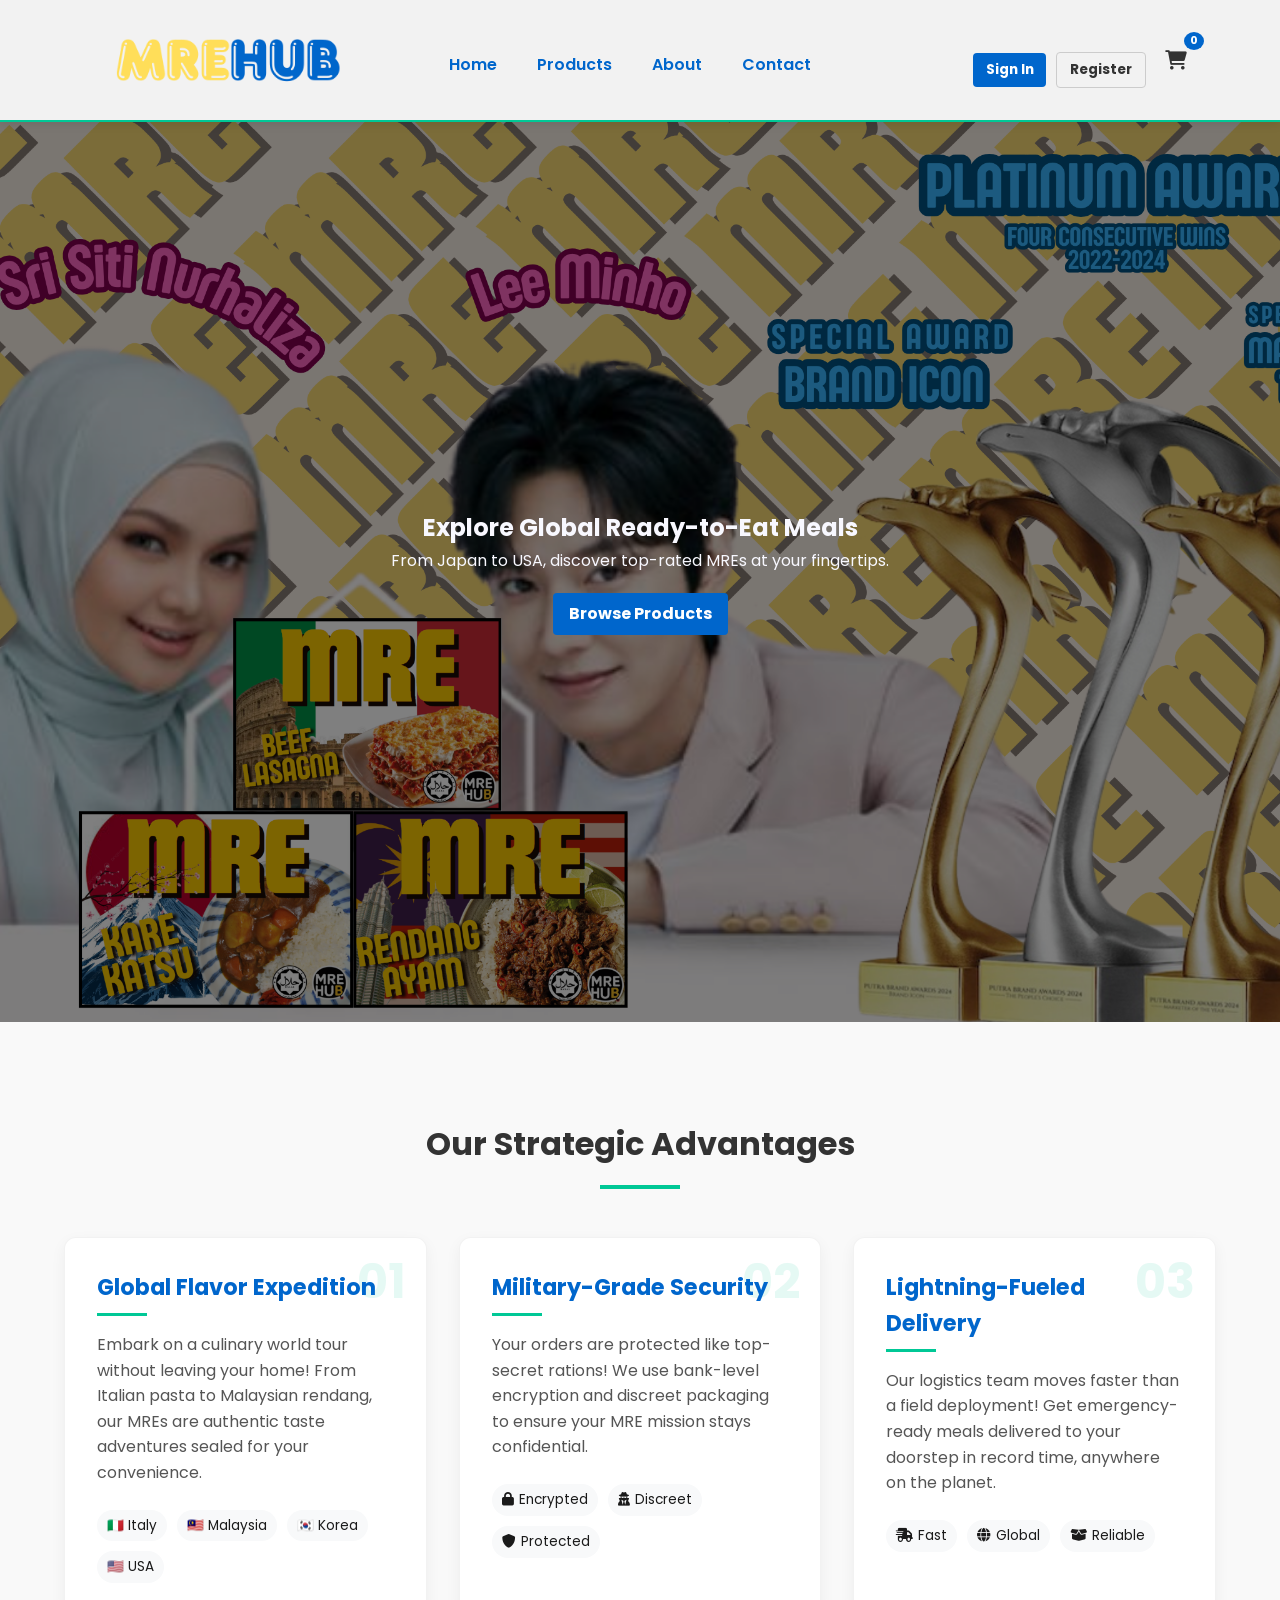
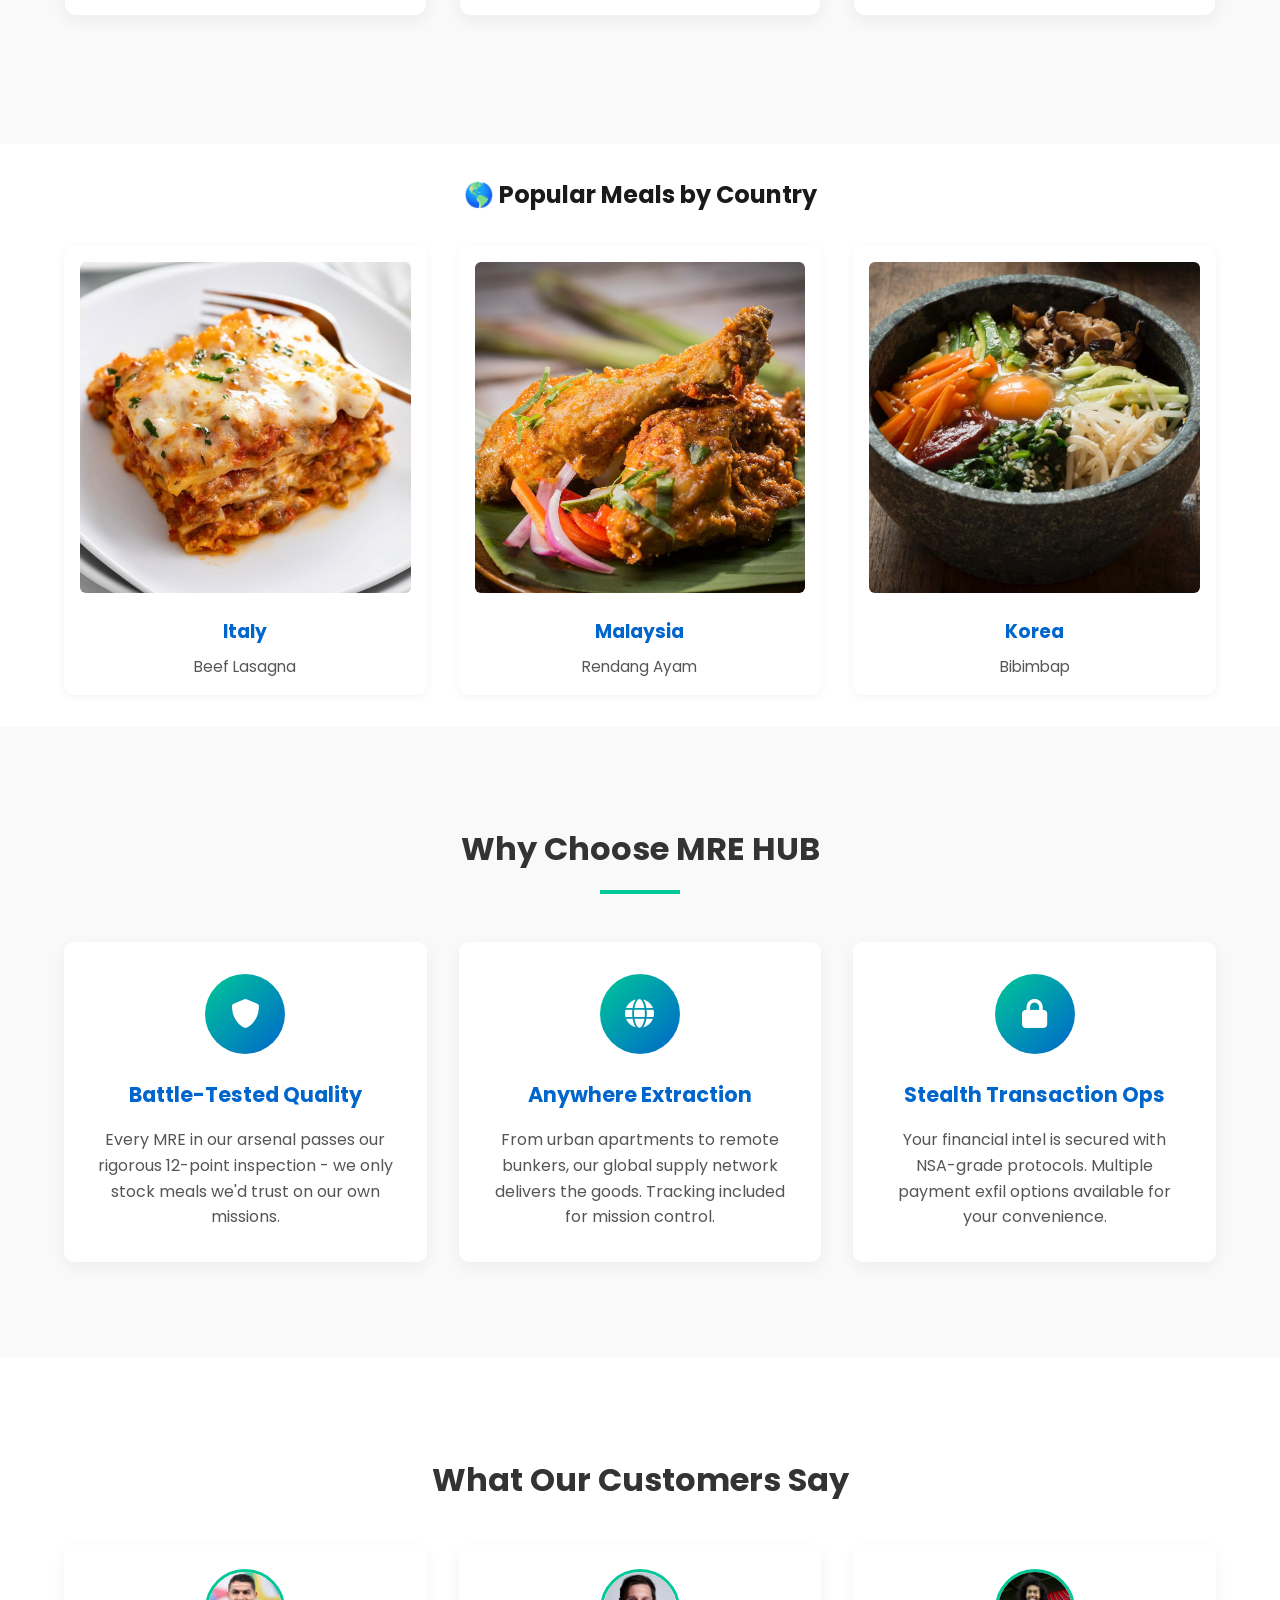
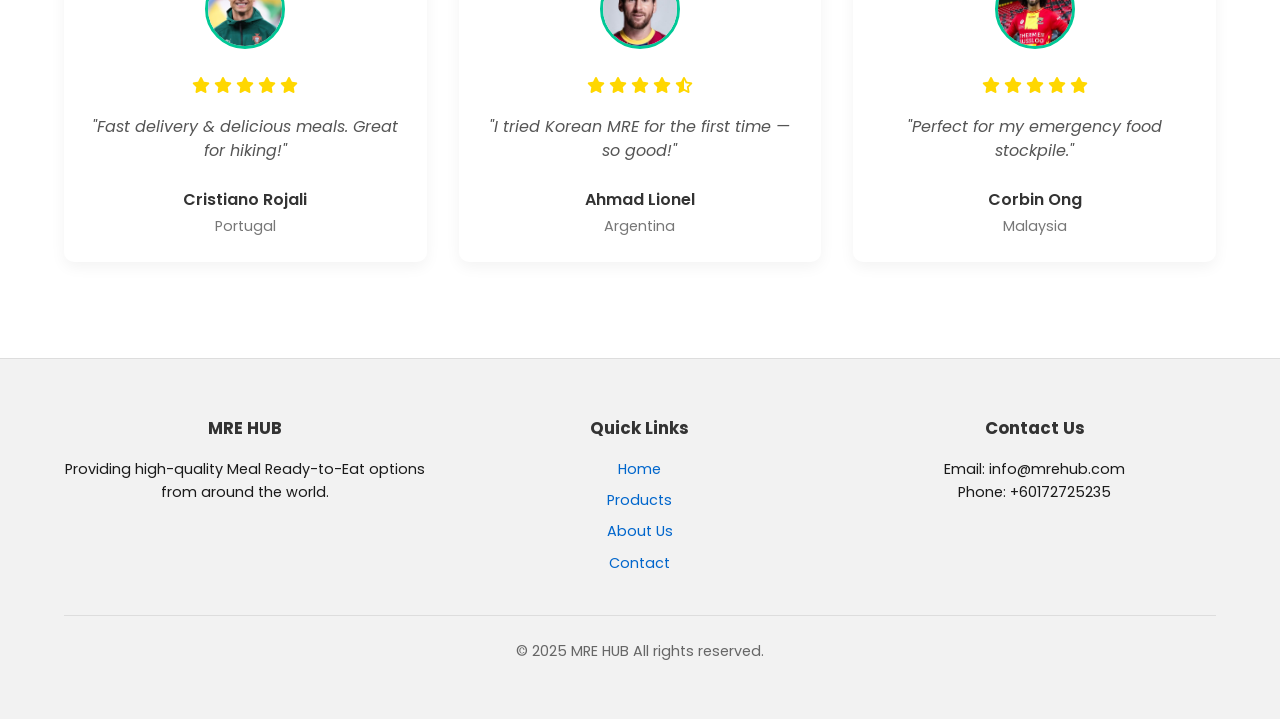
==== commit d7bde468: "Remove redundant code" ====
--- a/index.html
+++ b/index.html
@@ -240,13 +240,7 @@
       });
     });
 
-  // Update cart count from localStorage
-  function updateCartCount() {
-    const cart = JSON.parse(localStorage.getItem('cart')) || [];
-    const totalItems = cart.reduce((sum, item) => sum + item.quantity, 0);
-    const cartCount = document.querySelector('.cart-count');
-    if (cartCount) cartCount.textContent = totalItems;
-  }
+
 
   // Add to cart event
   document.querySelectorAll('.add-to-cart').forEach(button => {
--- a/css/style.css
+++ b/css/style.css
@@ -28,10 +28,7 @@
 }
 
 /* Header */
-header {
-  background-color: #f2f2f2;
-  border-bottom: 2px solid #00c896;
-}
+
 header h1 {
   color: #fbc80b;
   font-size: 2rem;
@@ -50,21 +47,7 @@
   color: #00c896;
 }
 
-/* Hero Section */
-.hero {
-  background: linear-gradient(145deg, #ffffff, #f9f9f9);
-  padding: 4rem 0;
-  text-align: center;
-  animation: fadeIn 1s ease-in-out;
-}
-.hero h2 {
-  font-size: 2.5rem;
-  margin-bottom: 1rem;
-}
-.hero p {
-  font-size: 1.2rem;
-  margin-bottom: 2rem;
-}
+
 .button {
   display: inline-block;
   padding: 12px 24px;
@@ -412,50 +395,7 @@
   border: 1px solid #ccc;
   border-radius: 6px;
 }
-.cart-icon {
-  color: #333;
-  font-size: 22px;
-  text-decoration: none;
-  transition: color 0.3s ease;
-}
-
-.cart-icon:hover {
-  color: #ff6600;
-}
-.cart-icon::after {
-  content: attr(data-count);
-  position: absolute;
-  top: -8px;
-  right: -10px;
-  background: red;
-  color: white;
-  font-size: 10px;
-  padding: 2px 5px;
-  border-radius: 50%;
-  display: none; /* can be toggled with JS */
-}
-.cart-icon {
-  position: relative;
-  color: #333;
-  font-size: 22px;
-  text-decoration: none;
-}
-
-.cart-icon:hover {
-  color: #ff6600;
-}
-
-.cart-count {
-  position: absolute;
-  top: -8px;
-  right: -10px;
-  background-color: red;
-  color: white;
-  font-size: 12px;
-  font-weight: bold;
-  padding: 2px 6px;
-  border-radius: 50%;
-}
+
 form input, form button {
   font-family: 'Poppins', sans-serif;
   padding: 12px 15px;
@@ -481,53 +421,8 @@
 form button:hover {
   background-color: #005fa3;
 }
-/* Styling untuk borang checkout */
-.checkout-form input,
-.checkout-form textarea {
-  padding: 12px 15px;
-  font-size: 16px;
-  border: 1px solid #ccc;
-  border-radius: 8px;
-  outline: none;
-  transition: 0.3s;
-  background-color: #f9f9f9;
-  font-family: inherit;
-}
-
-.checkout-form input:focus,
-.checkout-form textarea:focus {
-  border-color: #007bff;
-  background-color: #fff;
-  box-shadow: 0 0 5px rgba(0, 123, 255, 0.3);
-  font-family: inherit;
-}
-
-.checkout-form textarea {
-  resize: vertical;
-  font-family: inherit;
-}
-
-.checkout-form {
-  background-color: #ffffff;
-  padding: 25px;
-  border-radius: 12px;
-  box-shadow: 0 4px 20px rgba(0,0,0,0.1);
-  max-width: 500px;
-  margin: 40px auto 20px auto;
-  display: flex;
-  flex-direction: column;
-  gap: 20px;
-}
-.customer-photo {
-  width: 60px;
-  height: 60px;
-  object-fit: cover;
-  border-radius: 50%;
-  margin-bottom: 10px;
-  display: block;
-  margin-left: auto;
-  margin-right: auto;
-}
+
+
 
 /* ✅ Top Pop-up notification styling */
 /* Updated Popup Notification - Positioned relative to header */
@@ -614,15 +509,7 @@
     overflow: hidden;
 }
 
-.contact-hero:before {
-    content: '';
-    position: absolute;
-    top: 0;
-    left: 0;
-    width: 100%;
-    height: 100%;
-    background: linear-gradient(135deg, rgba(0,0,0,0.7) 0%, rgba(0,0,0,0.3) 100%);
-}
+
 
 .contact-hero .container {
     position: relative;
@@ -716,39 +603,7 @@
     color: var(--primary-dark);
 }
 
-.form-group {
-    margin-bottom: 1.5rem;
-}
-
-.form-group label {
-    display: block;
-    margin-bottom: 0.5rem;
-    font-weight: 500;
-}
-
-.form-group input,
-.form-group textarea,
-.form-group select {
-    width: 100%;
-    padding: 0.75rem 1rem;
-    border: 1px solid var(--border-color);
-    border-radius: var(--radius-sm);
-    font-size: 1rem;
-    transition: all 0.3s ease;
-}
-
-.form-group input:focus,
-.form-group textarea:focus,
-.form-group select:focus {
-    outline: none;
-    border-color: var(--primary-color);
-    box-shadow: 0 0 0 3px rgba(37, 99, 235, 0.1);
-}
-
-.form-group textarea {
-    min-height: 150px;
-    resize: vertical;
-}
+
 
 .map-container {
     height: 400px;
@@ -1209,40 +1064,13 @@
   }
 }
 
-/* Checkout Grid Layout */
-.checkout-grid {
-  display: grid;
-  grid-template-columns: 1fr 1fr;
-  gap: 2rem;
-  margin-top: 2rem;
-}
-
-.order-summary {
-  background: #f9f9f9;
-  padding: 1.5rem;
-  border-radius: 10px;
-}
-
-.checkout-items {
-  max-height: 400px;
-  overflow-y: auto;
-  margin: 1rem 0;
-}
-
-.checkout-item {
-  display: flex;
-  align-items: center;
-  padding: 1rem;
-  border-bottom: 1px solid #eee;
-}
-
-.checkout-item img {
-  width: 60px;
-  height: 60px;
-  object-fit: cover;
-  border-radius: 5px;
-  margin-right: 1rem;
-}
+
+
+
+
+
+
+
 
 .checkout-total {
   font-weight: bold;
@@ -1252,9 +1080,7 @@
   border-top: 2px solid #00c896;
 }
 
-@media (max-width: 768px) {
-  .checkout-grid { grid-template-columns: 1fr; }
-}
+
 
 
 /* Checkout Page Styles */
@@ -1419,60 +1245,12 @@
   display: block;
 }
 
-/* Bank Options */
-.bank-list {
-  display: grid;
-  grid-template-columns: repeat(2, 1fr);
-  gap: 10px;
-}
-
-.bank-option {
-  display: flex;
-  align-items: center;
-  padding: 10px;
-  border: 1px solid #ddd;
-  border-radius: 6px;
-  cursor: pointer;
-  transition: all 0.3s;
-}
-
-.bank-option:hover {
-  border-color: #0066cc;
-}
-
-.bank-option input {
-  margin-right: 10px;
-}
 
 .bank-option img {
   height: 30px;
   object-fit: contain;
 }
 
-/* E-Wallet Options */
-.ewallet-options {
-  display: grid;
-  grid-template-columns: repeat(2, 1fr);
-  gap: 10px;
-}
-
-.ewallet-option {
-  display: flex;
-  align-items: center;
-  padding: 10px;
-  border: 1px solid #ddd;
-  border-radius: 6px;
-  cursor: pointer;
-  transition: all 0.3s;
-}
-
-.ewallet-option:hover {
-  border-color: #0066cc;
-}
-
-.ewallet-option input {
-  margin-right: 10px;
-}
 
 .ewallet-option img {
   height: 30px;
@@ -1521,20 +1299,7 @@
   color: #00c896;
 }
 
-.checkout-items {
-  max-height: 300px;
-  overflow-y: auto;
-  margin-bottom: 1.5rem;
-  border-bottom: 1px solid #eee;
-  padding-bottom: 1.5rem;
-}
-
-.checkout-item {
-  display: flex;
-  align-items: center;
-  padding: 10px 0;
-  gap: 15px;
-}
+
 
 .checkout-item:not(:last-child) {
   border-bottom: 1px solid #f5f5f5;
@@ -1616,17 +1381,7 @@
 }
 
 
-/* Make header sticky */
-header {
-  position: sticky;
-  top: 0;
-  z-index: 1000;
-  width: 100%;
-  background-color: #f2f2f2;
-  border-bottom: 2px solid #00c896;
-  box-shadow: 0 2px 10px rgba(0,0,0,0.1); /* Optional: adds a subtle shadow */
-  transition: all 0.3s ease;
-}
+
 /* Expiration date styling */
 .product-meta .expires,
 .product-card .expires {
@@ -1658,41 +1413,9 @@
 
 
 
-/* Responsive adjustments */
-@media (max-width: 992px) {
-  .logo-container img {
-    height: 50px;
-  }
-  .logo-container h1 {
-    font-size: 1.5rem;
-  }
-}
-
-@media (max-width: 768px) {
-  .logo-container img {
-    height: 40px;
-  }
-  .logo-container h1 {
-    font-size: 1.3rem;
-  }
-}
-
-@media (max-width: 576px) {
-  .logo-container {
-    gap: 10px;
-  }
-  .logo-container img {
-    height: 36px;
-  }
-  .logo-container h1 {
-    font-size: 1.1rem;
-  }
-}
-
-/* Logo Container */
-.logo-container img {
-  filter: sepia(0.3) brightness(1.1);  /* Gives logo earthy tone */
-}
+
+
+
 
 /* Responsive Adjustments */
 @media (max-width: 992px) {
@@ -1730,22 +1453,14 @@
     font-size: 0.8rem;
   }
 }
-/* Logo styling */
-.header-logo {
-  height: 60px; /* Matches your current logo height */
-  width: auto;
-  transition: all 0.3s ease;
-}
+
 
 .header-logo:hover {
   transform: scale(1.05);
   opacity: 0.9;
 }
 
-/* Remove any existing logo container styles */
-.logo-container {
-  display: none;
-}
+
 @media (max-width: 768px) {
   .header-logo {
     height: 50px; /* Slightly smaller on mobile */
@@ -2000,12 +1715,7 @@
   transition: all 0.3s ease;
 }
 
-.header-container {
-  display: flex;
-  justify-content: space-between;
-  align-items: center;
-  padding: 1rem 0;
-}
+
 
 /* Logo Styles */
 .logo-link {
@@ -2013,17 +1723,9 @@
   align-items: center;
 }
 
-.header-logo {
-  height: 300px;
-  width: auto;
-  transition: all 0.3s ease;
-}
-
-/* Navigation Styles */
-.header-nav {
-  display: flex;
-  gap: 20px;
-}
+
+
+
 
 .header-nav a {
   position: relative;
@@ -2362,12 +2064,7 @@
 }
 
 /* Cart Page Specific Styles */
-#cart-items {
-  display: grid;
-  grid-template-columns: repeat(auto-fill, minmax(300px, 1fr));
-  gap: 2rem;
-  margin-top: 2rem;
-}
+
 
 #cart-items .product-card {
   width: 100%;
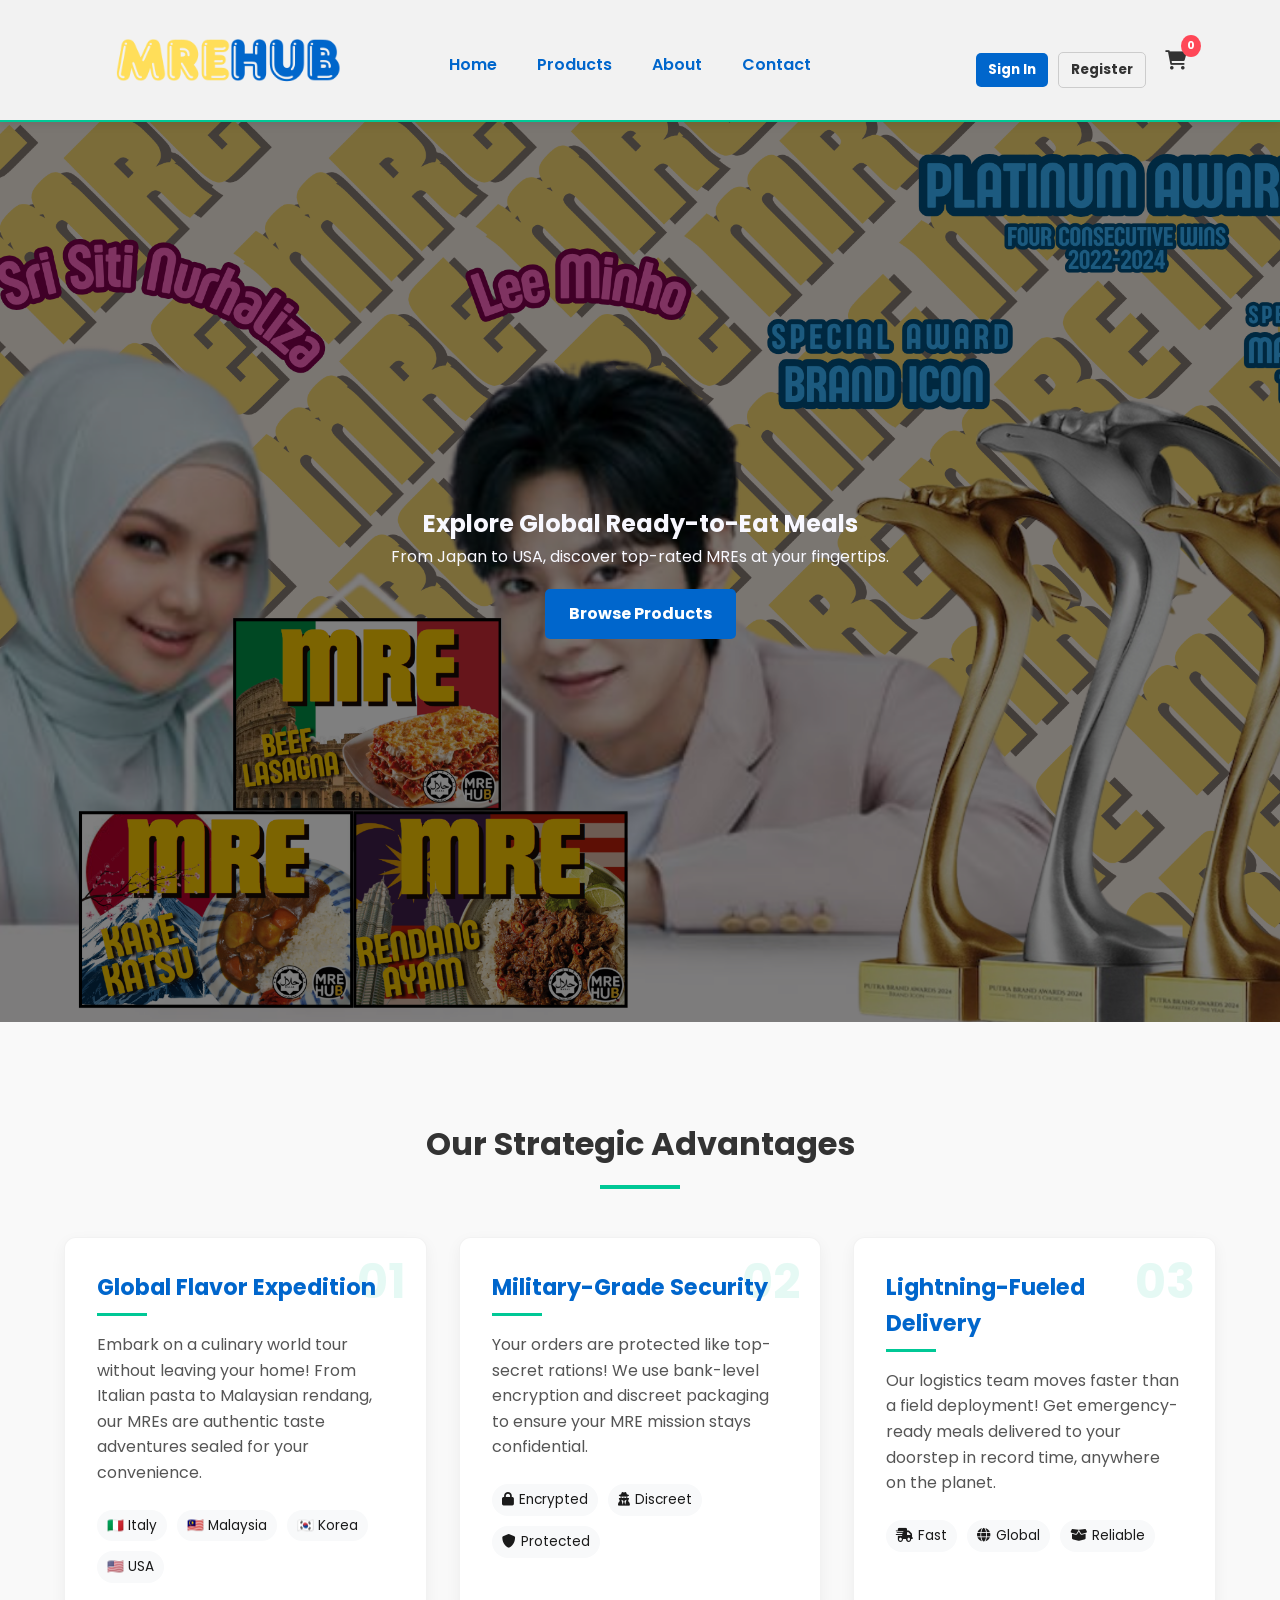
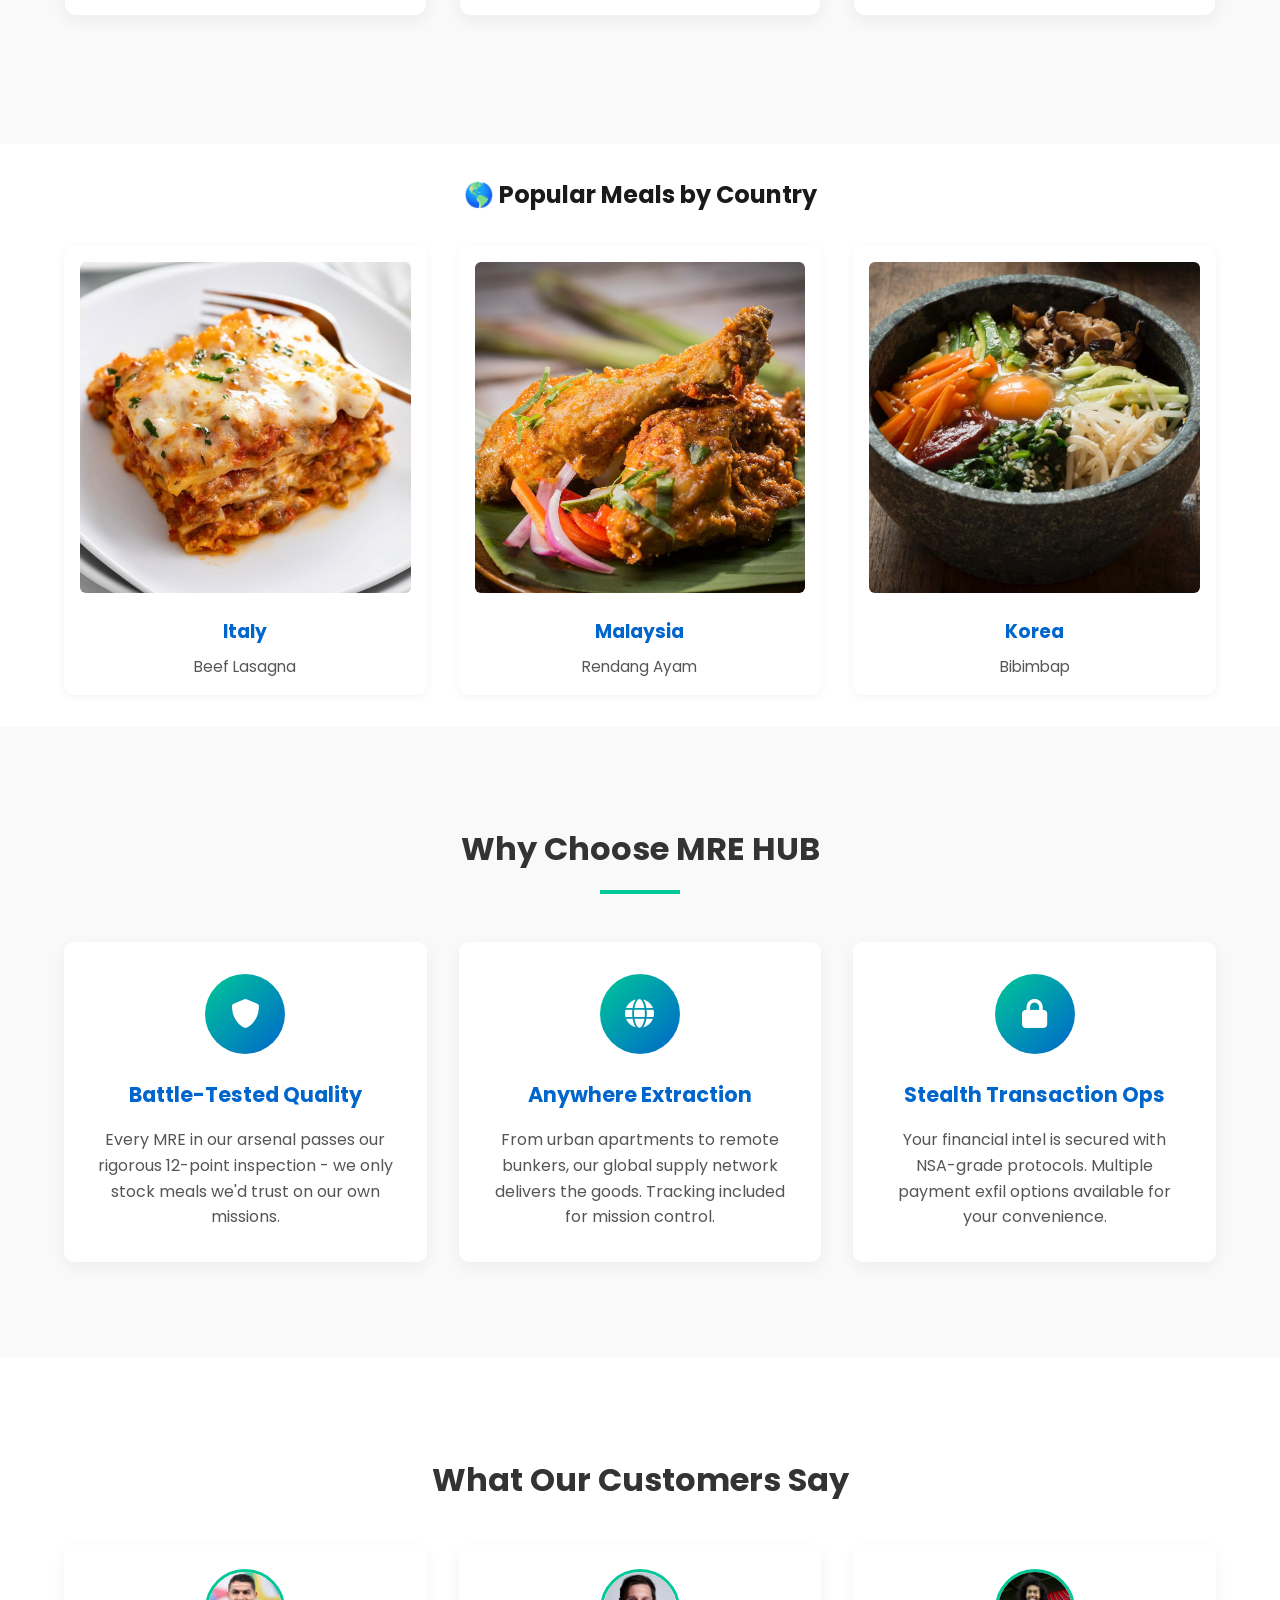
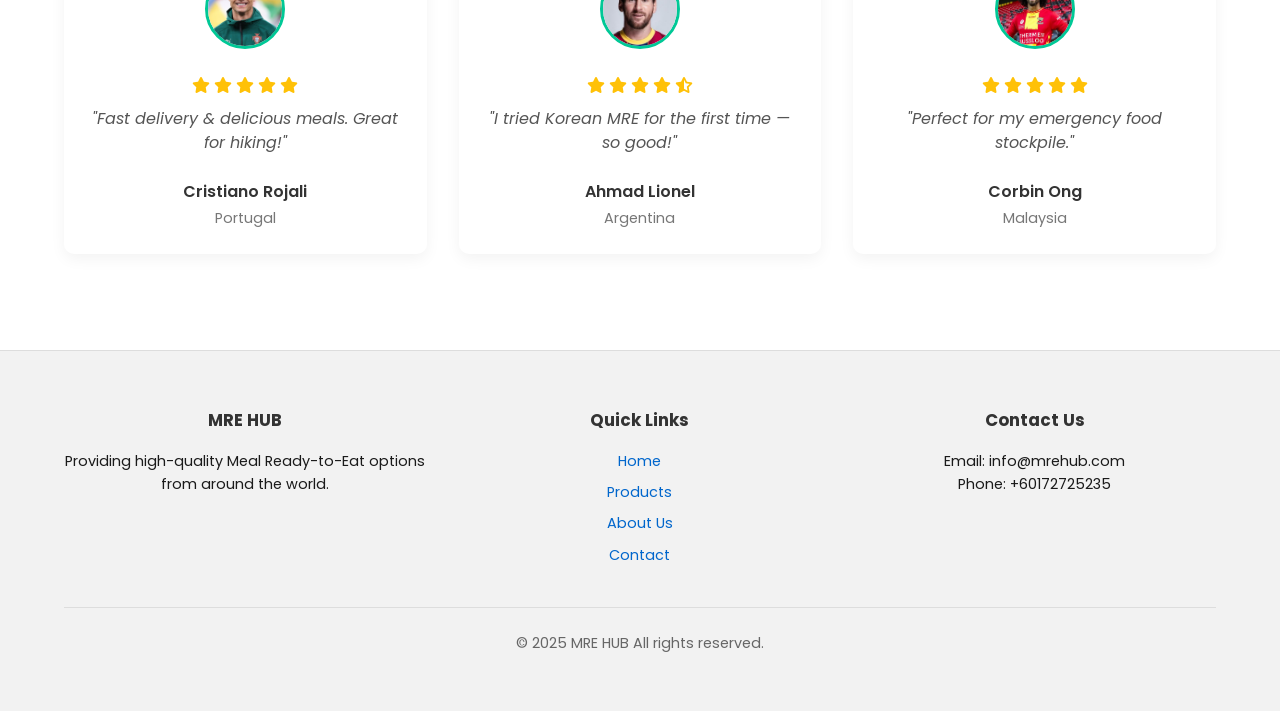
==== commit 19f5dadd: "Fix mobile design" ====
--- a/index.html
+++ b/index.html
@@ -30,6 +30,11 @@
         <span class="cart-count">0</span>
       </a>
     </div>
+
+    <button class="hamburger" id="hamburger-btn">
+      <i class="fas fa-bars"></i>
+    </button>
+    
   </div>
 </header>
 
@@ -273,6 +278,19 @@
   });
 
   updateCartCount();
-  </script><script src="js/auth.js"></script>
+  </script>
+  
+  <script>
+    const hamburgerBtn = document.getElementById('hamburger-btn');
+    const headerNav = document.querySelector('.header-nav');
+    const authLinks = document.querySelector('.auth-links');
+
+    hamburgerBtn.addEventListener('click', () => {
+      headerNav.classList.toggle('active');
+      authLinks.classList.toggle('active');
+    });
+  </script>
+
+  <script src="js/auth.js"></script>
 </body>
 </html>
--- a/css/style.css
+++ b/css/style.css
@@ -28,7 +28,6 @@
 }
 
 /* Header */
-
 header h1 {
   color: #fbc80b;
   font-size: 2rem;
@@ -46,7 +45,6 @@
 header nav a:hover {
   color: #00c896;
 }
-
 
 .button {
   display: inline-block;
@@ -168,8 +166,6 @@
   width: 70px;
   transition: width 0.5s ease;
 }
-
-
 
 /* Product Grid */
 .product-grid {
@@ -271,6 +267,7 @@
     transform: translateY(0);
   }
 }
+
 /* Back to Top Button */
 .back-to-top {
   position: fixed;
@@ -305,29 +302,13 @@
     transform: translateY(0);
   }
 }
+
 /* Responsive Navigation */
 header nav {
   display: flex;
   flex-wrap: wrap;
   justify-content: center;
   gap: 10px;
-}
-@media (max-width: 600px) {
-  header nav {
-    flex-direction: column;
-    align-items: center;
-    gap: 8px;
-  }
-
-  header h1 {
-    text-align: center;
-    font-size: 1.5rem;
-  }
-
-  .button {
-    font-size: 0.95rem;
-    padding: 10px 20px;
-  }
 }
 
 .hero-bg {
@@ -359,6 +340,7 @@
   z-index: 2;
   padding: 0 20px;
 }
+
 .button.small {
   font-size: 0.85rem;
   padding: 6px 12px;
@@ -376,6 +358,7 @@
   color: white;
   border-color: #333;
 }
+
 .form-box {
   max-width: 400px;
   margin: auto;
@@ -422,15 +405,12 @@
   background-color: #005fa3;
 }
 
-
-
 /* ✅ Top Pop-up notification styling */
-/* Updated Popup Notification - Positioned relative to header */
 .popup-notification {
   position: absolute;
-  top: 50%; /* Center vertically within header */
-  right: 30px; /* Position from the right edge */
-  transform: translateY(-50%) translateX(20px); /* Adjust for smooth animation */
+  top: 50%;
+  right: 30px;
+  transform: translateY(-50%) translateX(20px);
   background-color: #28a745;
   color: white;
   padding: 8px 16px;
@@ -487,14 +467,11 @@
   font-size: 14px;
 }
 
-
 .product-price {
   font-weight: bold;
   color: #000000;
   font-size: 1rem;
 }
-
-
 
 /* Contact Page Styles */
 .contact-hero {
@@ -509,8 +486,6 @@
     overflow: hidden;
 }
 
-
-
 .contact-hero .container {
     position: relative;
     z-index: 1;
@@ -531,22 +506,6 @@
     margin-left: auto;
     margin-right: auto;
     text-shadow: 0 1px 2px rgba(0,0,0,0.3);
-}
-
-/* Responsive Adjustments */
-@media (max-width: 768px) {
-    .contact-hero {
-        padding: 6rem 0;
-        background-attachment: scroll;
-    }
-    
-    .contact-hero h1 {
-        font-size: 2rem;
-    }
-    
-    .contact-hero p {
-        font-size: 1rem;
-    }
 }
 
 .contact-content {
@@ -602,8 +561,6 @@
     margin-bottom: 1.5rem;
     color: var(--primary-dark);
 }
-
-
 
 .map-container {
     height: 400px;
@@ -894,30 +851,6 @@
   50% { transform: translateY(-5px); }
 }
 
-/* Responsive Styles */
-@media (max-width: 768px) {
-  .product-detail-grid {
-    grid-template-columns: 1fr;
-  }
-  
-  .product-image {
-    height: 300px;
-  }
-  
-  .product-info h1 {
-    font-size: 1.8rem;
-  }
-  
-  .product-meta {
-    flex-wrap: wrap;
-    gap: 10px;
-  }
-  
-  .price {
-    font-size: 1.5rem;
-  }
-}
-
 /* Flip Product Cards */
 .page-title {
   text-align: center;
@@ -1047,31 +980,6 @@
   text-decoration: underline;
 }
 
-/* Responsive adjustments */
-@media (max-width: 768px) {
-  .flip-product-grid {
-    grid-template-columns: repeat(auto-fill, minmax(240px, 1fr));
-  }
-  
-  .flip-card {
-    height: 320px;
-  }
-}
-
-@media (max-width: 480px) {
-  .flip-product-grid {
-    grid-template-columns: 1fr;
-  }
-}
-
-
-
-
-
-
-
-
-
 .checkout-total {
   font-weight: bold;
   font-size: 1.2rem;
@@ -1079,9 +987,6 @@
   text-align: right;
   border-top: 2px solid #00c896;
 }
-
-
-
 
 /* Checkout Page Styles */
 .checkout-container {
@@ -1245,12 +1150,10 @@
   display: block;
 }
 
-
 .bank-option img {
   height: 30px;
   object-fit: contain;
 }
-
 
 .ewallet-option img {
   height: 30px;
@@ -1299,8 +1202,6 @@
   color: #00c896;
 }
 
-
-
 .checkout-item:not(:last-child) {
   border-bottom: 1px solid #f5f5f5;
 }
@@ -1363,24 +1264,6 @@
   color: #0066cc;
   text-decoration: underline;
 }
-
-/* Responsive Adjustments */
-@media (max-width: 768px) {
-  .checkout-grid {
-    grid-template-columns: 1fr;
-  }
-  
-  .form-row {
-    grid-template-columns: 1fr;
-  }
-  
-  .bank-list,
-  .ewallet-options {
-    grid-template-columns: 1fr;
-  }
-}
-
-
 
 /* Expiration date styling */
 .product-meta .expires,
@@ -1402,86 +1285,26 @@
   font-size: 0.85em;
 }
 
-/* Product card expiration styling */
 .product-card .expires {
   font-size: 0.8em;
   margin-top: 5px;
   color: #6c757d;
 }
 
-
-
-
-
-
-
-
-
-/* Responsive Adjustments */
-@media (max-width: 992px) {
-  header nav a {
-    margin-right: 15px;
-  }
-}
-
-@media (max-width: 768px) {
-  header {
-    padding: 0.5rem 0;
-  }
-  
-  header h1 {
-    font-size: 1.5rem;
-  }
-  
-  header nav a {
-    margin-right: 10px;
-    font-size: 0.9rem;
-  }
-}
-
-@media (max-width: 576px) {
-  header h1 {
-    font-size: 1.3rem;
-  }
-  
-  .auth-links {
-    gap: 8px;
-  }
-  
-  .button.small {
-    padding: 4px 8px;
-    font-size: 0.8rem;
-  }
-}
-
-
 .header-logo:hover {
   transform: scale(1.05);
   opacity: 0.9;
 }
 
-
-@media (max-width: 768px) {
-  .header-logo {
-    height: 50px; /* Slightly smaller on mobile */
-  }
-}
-
-@media (max-width: 480px) {
-  .header-logo {
-    height: 40px;
-  }
-}
 .logo-link {
   display: inline-block;
-  padding: 5px 0; /* Gives some vertical spacing */
+  padding: 5px 0;
   transition: transform 0.3s ease;
 }
 
 .logo-link:hover {
   transform: scale(1.05);
 }
-
 
 /* Testimonials Section */
 .testimonials {
@@ -1530,12 +1353,6 @@
   width: 100%;
 }
 
-.rating {
-  color: #FFD700;
-  margin-bottom: 1rem;
-  font-size: 1rem;
-}
-
 .testimonial-text {
   font-style: italic;
   color: #555;
@@ -1558,23 +1375,6 @@
   font-size: 0.9rem;
   margin: 0.2rem 0 0 0;
 }
-
-/* Responsive adjustments */
-@media (max-width: 768px) {
-  .testimonial-grid {
-    grid-template-columns: 1fr;
-  }
-  
-  .testimonial-card {
-    padding: 1.5rem 1rem;
-  }
-  
-  .customer-avatar {
-    width: 70px;
-    height: 70px;
-  }
-}
-
 
 /* Advantages Section */
 .advantages {
@@ -1643,23 +1443,6 @@
   line-height: 1.6;
 }
 
-/* Responsive adjustments */
-@media (max-width: 768px) {
-  .advantages-grid {
-    grid-template-columns: 1fr;
-  }
-  
-  .advantage-card {
-    padding: 1.5rem;
-  }
-  
-  .advantage-icon {
-    width: 70px;
-    height: 70px;
-    font-size: 1.5rem;
-  }
-}
-
 /* Header Container */
 .header-container {
   display: flex;
@@ -1669,20 +1452,18 @@
   padding: 0 20px;
 }
 
-/* Logo styling */
 .logo-link {
-  margin-right: auto; /* Ini akan mendorong logo ke kiri */
+  margin-right: auto;
   display: flex;
   align-items: center;
 }
 
 .header-logo {
-  height: 300px; /* Ukuran logo besar */
+  height: 300px;
   width: auto;
   transition: all 0.3s ease;
 }
 
-/* Navigation styling - tetap di tengah */
 .header-nav {
   position: absolute;
   left: 50%;
@@ -1692,16 +1473,12 @@
   align-items: center;
 }
 
-/* Auth links styling - tetap di kanan */
 .auth-links {
   display: flex;
   gap: 10px;
   align-items: center;
   margin-left: auto;
 }
-
-
-
 
 /* Header Styles */
 header {
@@ -1714,18 +1491,6 @@
   box-shadow: 0 2px 10px rgba(0,0,0,0.1);
   transition: all 0.3s ease;
 }
-
-
-
-/* Logo Styles */
-.logo-link {
-  display: flex;
-  align-items: center;
-}
-
-
-
-
 
 .header-nav a {
   position: relative;
@@ -1788,46 +1553,6 @@
   text-align: center;
 }
 
-/* Responsive Styles */
-@media (max-width: 768px) {
-  .header-container {
-    flex-direction: column;
-    padding: 1rem;
-  }
-  
-  .header-nav {
-    margin: 1rem 0;
-    flex-wrap: wrap;
-    justify-content: center;
-  }
-  
-  .auth-links {
-    margin-top: 1rem;
-  }
-}
-
-@media (max-width: 480px) {
-  .header-logo {
-    height: 40px;
-  }
-  
-  .header-nav {
-    gap: 10px;
-  }
-  
-  .header-nav a {
-    font-size: 0.9rem;
-  }
-  
-  .button.small {
-    padding: 6px 12px;
-    font-size: 0.8rem;
-  }
-}
-
-
-/* Add to your existing style.css */
-
 .order-section {
   background: #f9f9f9;
   padding: 20px;
@@ -1836,13 +1561,6 @@
   box-shadow: 0 2px 5px rgba(0,0,0,0.05);
 }
 
-.checkout-list {
-  display: flex;
-  flex-direction: column;
-  gap: 15px;
-  margin: 20px 0;
-}
-
 .checkout-item {
   display: flex;
   align-items: center;
@@ -1858,20 +1576,6 @@
   height: 80px;
   object-fit: cover;
   border-radius: 4px;
-}
-
-.item-details {
-  flex: 1;
-}
-
-.item-details h4 {
-  margin: 0 0 5px 0;
-  color: #333;
-}
-
-.item-total {
-  font-weight: bold;
-  color: #0066cc;
 }
 
 .order-totals {
@@ -2046,26 +1750,7 @@
   text-decoration: underline;
 }
 
-/* Responsive adjustments */
-@media (max-width: 768px) {
-  .account-grid {
-    grid-template-columns: 1fr;
-  }
-  
-  .account-info-box,
-  .order-history-box {
-    padding: 1.5rem;
-  }
-  
-  .order-meta {
-    flex-direction: column;
-    gap: 0.5rem;
-  }
-}
-
 /* Cart Page Specific Styles */
-
-
 #cart-items .product-card {
   width: 100%;
   max-width: 300px;
@@ -2106,26 +1791,13 @@
 
 #cart-items {
   display: flex;
-  flex-wrap: wrap; /* Allow wrapping to multiple lines */
+  flex-wrap: wrap; 
   gap: 20px;
   padding: 20px 0;
 }
 
 #cart-items .product-card {
-  flex: 0 0 calc(33.33% - 20px); /* 3 items per row accounting for gap */
-  /* Rest of the styles remain the same */
-}
-
-@media (max-width: 900px) {
-  #cart-items .product-card {
-    flex: 0 0 calc(50% - 20px); /* 2 items per row on medium screens */
-  }
-}
-
-@media (max-width: 600px) {
-  #cart-items .product-card {
-    flex: 0 0 100%; /* 1 item per row on mobile */
-  }
+  flex: 0 0 calc(33.33% - 20px); 
 }
 
 /* Payment Options Styling */
@@ -2156,4 +1828,164 @@
 
 .bank-option span, .ewallet-option span {
   font-weight: 500;
+}
+
+/* ========================================================
+   RESPONSIVE DESIGN / MEDIA QUERIES
+   ======================================================== */
+
+@media (max-width: 992px) {
+  header nav a {
+    margin-right: 15px;
+  }
+}
+
+@media (max-width: 900px) {
+  #cart-items .product-card {
+    flex: 0 0 calc(50% - 20px);
+  }
+}
+
+/* Add this near the top of your header styles (Desktop view) */
+.hamburger {
+  display: none; /* Hidden on desktop */
+  background: none;
+  border: none;
+  font-size: 1.8rem;
+  color: #0066cc;
+  cursor: pointer;
+  padding: 5px;
+}
+
+/* --- MOBILE HAMBURGER MENU --- */
+@media (max-width: 768px) {
+  .header-container {
+    display: flex;
+    flex-wrap: wrap; /* Allows menu to drop to a new line */
+    justify-content: space-between;
+    align-items: center;
+    padding: 10px 20px;
+    height: auto;
+  }
+  
+  .logo-link {
+    order: 1;
+  }
+  
+  .cart-icon {
+    order: 2;
+    margin-left: auto; /* Pushes cart to the right */
+    margin-right: 15px;
+  }
+
+  .hamburger {
+    display: block; /* Show hamburger on mobile */
+    order: 3;
+  }
+
+  /* Hide Navigation and Auth Links by default */
+  .header-nav, 
+  .auth-links {
+    display: none; 
+    width: 100%;
+    flex-direction: column;
+    align-items: center;
+    order: 4; /* Pushes them below the header bar */
+  }
+
+  /* The class we will trigger with JavaScript */
+  .header-nav.active, 
+  .auth-links.active {
+    display: flex;
+  }
+
+  /* Styling the dropdown items */
+  .header-nav.active {
+    padding-top: 20px;
+    gap: 15px;
+  }
+
+  .auth-links.active {
+    padding-bottom: 20px;
+    margin-top: 15px;
+    gap: 10px;
+  }
+
+  .header-nav a {
+    width: 100%;
+    text-align: center;
+    padding: 10px 0;
+    margin: 0;
+  }
+
+  .button {
+    width: 80%; /* Make buttons full width in mobile menu */
+    text-align: center;
+  }
+}
+
+@media (max-width: 600px) {
+  /* Override the stacked column navigation from previous code */
+  header nav {
+    flex-direction: row !important; 
+    justify-content: center;
+    gap: 12px;
+  }
+
+  header nav a {
+    margin: 0;               /* Remove right margin to rely on flex gap */
+    font-size: 0.9rem;
+  }
+  
+  .button.small {
+    padding: 6px 10px;
+    font-size: 0.8rem;
+  }
+}
+
+@media (max-width: 576px) {
+  header h1 {
+    font-size: 1.3rem;
+  }
+  
+  .auth-links {
+    gap: 8px;
+  }
+  
+  .button.small {
+    padding: 4px 8px;
+    font-size: 0.8rem;
+  }
+}
+
+@media (max-width: 480px) {
+  .flip-product-grid {
+    grid-template-columns: 1fr;
+  }
+
+  .header-logo {
+    height: 40px;
+  }
+  
+  .header-nav {
+    gap: 10px;
+  }
+  
+  .header-nav a {
+    font-size: 0.9rem;
+  }
+  
+  .button.small {
+    padding: 6px 12px;
+    font-size: 0.8rem;
+  }
+  
+  .checkout-item {
+    flex-direction: column;
+    text-align: center;
+  }
+  
+  .product-image {
+    height: 250px;
+  }
 }
